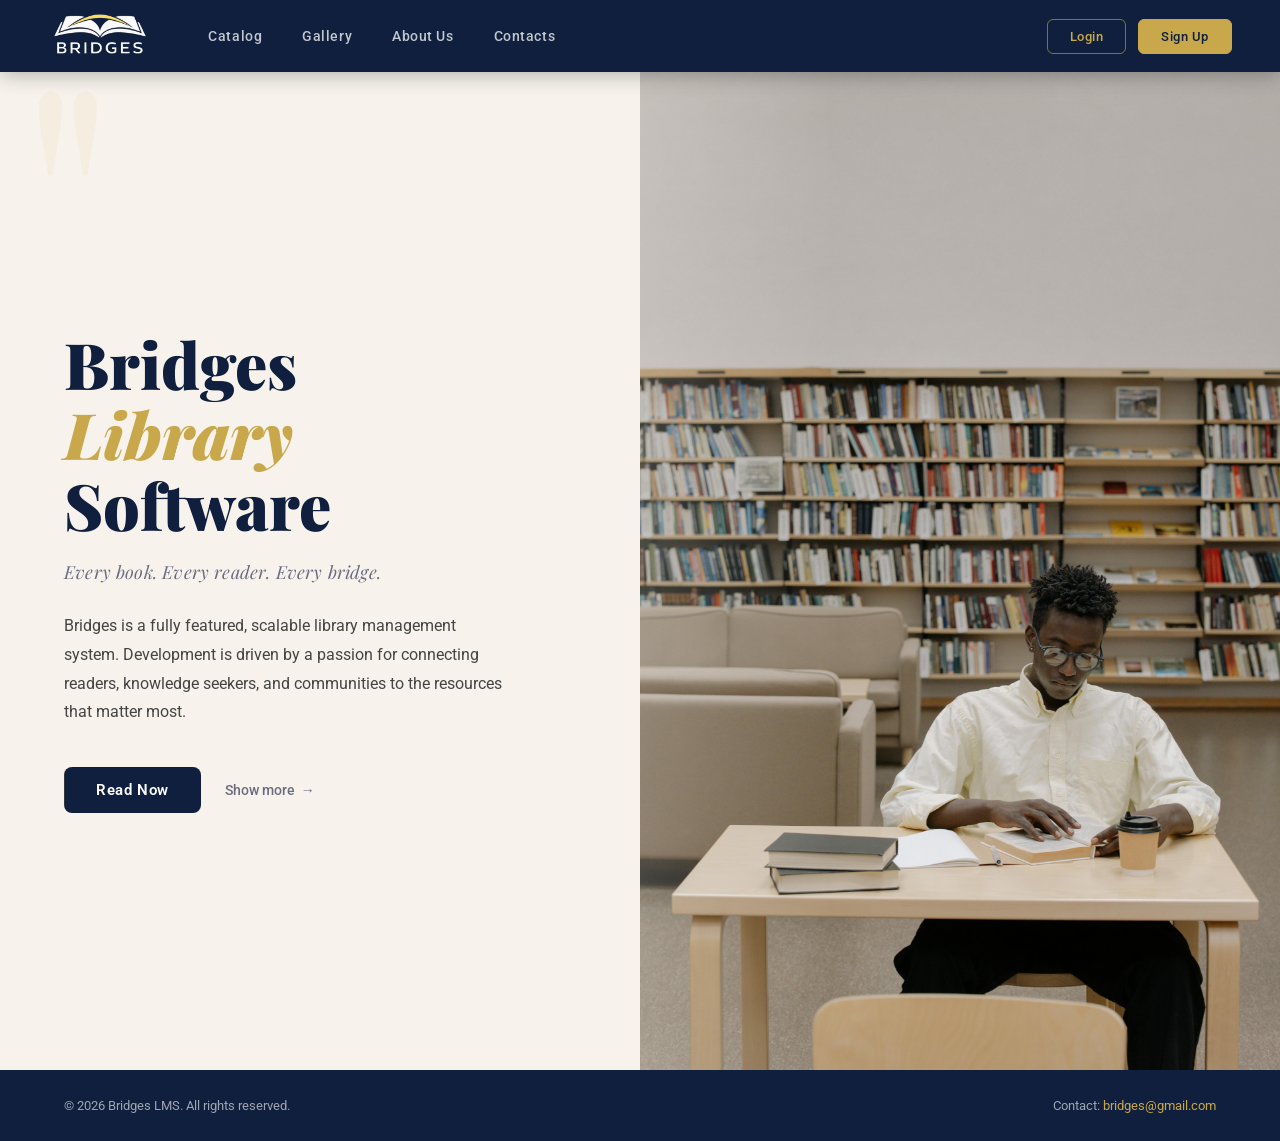
==== index.html @ 8d9b42c9 "Removed root folder" ====
<!doctype html>
<html lang="en">
  <head>
    <meta charset="UTF-8" />
    <meta name="viewport" content="width=device-width, initial-scale=1.0" />
    <link rel="preconnect" href="https://fonts.googleapis.com">
    <link rel="preconnect" href="https://fonts.gstatic.com" crossorigin>
    <link href="https://fonts.googleapis.com/css2?family=Playfair+Display:wght@400;700;900&family=Roboto:wght@300;400;500&display=swap" rel="stylesheet">
    <title>Bridges Library</title>
    <style>
      *, *::before, *::after { box-sizing: border-box; margin: 0; padding: 0; }

      :root {
        --navy: #0f1f3d;
        --gold: #c9a84c;
        --cream: #f7f3ec;
        --text: #1a1a2e;
        --muted: #6b6b80;
      }

      body {
        font-family: 'Roboto', sans-serif;
        background-color: var(--cream);
        color: var(--text);
      }

      
      header {
        background-color: var(--navy);
        padding: 0 48px;
        position: sticky;
        top: 0;
        z-index: 100;
        box-shadow: 0 2px 20px rgba(0,0,0,0.3);
      }

      nav {
        display: flex;
        align-items: center;
        gap: 0;
        height: 72px;
      }

      .Bridgeslogo {
        height: 52px;
        width: auto;
        margin-right: 40px;
      }

      .nav-links {
        display: flex;
        list-style: none;
        gap: 4px;
        flex: 1;
      }

      .nav-links li {
        padding: 8px 18px;
        border-radius: 6px;
        cursor: pointer;
        font-size: 14px;
        font-weight: 500;
        color: rgba(255,255,255,0.75);
        letter-spacing: 0.04em;
        transition: background 0.25s ease, color 0.25s ease;
        position: relative;
      }

      .nav-links li::after {
        content: '';
        position: absolute;
        bottom: 4px;
        left: 18px;
        right: 18px;
        height: 2px;
        background: var(--gold);
        transform: scaleX(0);
        transition: transform 0.25s ease;
      }

      .nav-links li:hover {
        color: #fff;
        background: rgba(255,255,255,0.07);
      }

      .nav-links li:hover::after {
        transform: scaleX(1);
      }

      .nav-btns {
        display: flex;
        gap: 12px;
      }

      .nav-btns button {
        padding: 9px 22px;
        border-radius: 6px;
        font-family: 'Roboto', sans-serif;
        font-size: 13px;
        font-weight: 500;
        cursor: pointer;
        letter-spacing: 0.04em;
        transition: all 0.25s ease;
      }

      .btn-login {
        background: transparent;
        border: 1.5px solid rgba(201,168,76,0.6);
        color: var(--gold);
      }

      .btn-login:hover {
        background: rgba(201,168,76,0.1);
        border-color: var(--gold);
      }

      .btn-signup {
        background: var(--gold);
        border: 1.5px solid var(--gold);
        color: var(--navy);
        font-weight: 700;
      }

      .btn-signup:hover {
        background: #e0bb5a;
        border-color: #e0bb5a;
        transform: translateY(-1px);
        box-shadow: 0 4px 14px rgba(201,168,76,0.35);
      }

      
      .hero {
        display: grid;
        grid-template-columns: 1fr 1fr;
        min-height: calc(100vh - 72px);
        overflow: hidden;
      }

      .hero-content {
        display: flex;
        flex-direction: column;
        justify-content: center;
        padding: 80px 64px;
        background: var(--cream);
        position: relative;
      }

      .hero-content::before {
        content: '"';
        font-family: 'Playfair Display', serif;
        font-size: 320px;
        color: rgba(201,168,76,0.08);
        position: absolute;
        top: -40px;
        left: 20px;
        line-height: 1;
        pointer-events: none;
      }

      .hero-tag {
        display: inline-flex;
        align-items: center;
        gap: 8px;
        background: rgba(201,168,76,0.12);
        border: 1px solid rgba(201,168,76,0.3);
        color: #9a7520;
        font-size: 11px;
        font-weight: 600;
        letter-spacing: 0.12em;
        text-transform: uppercase;
        padding: 6px 14px;
        border-radius: 100px;
        margin-bottom: 28px;
        width: fit-content;
      }

      .hero-tag::before {
        content: '';
        width: 6px;
        height: 6px;
        border-radius: 50%;
        background: var(--gold);
      }

      h1 {
        font-family: 'Playfair Display', serif;
        font-size: clamp(42px, 5vw, 64px);
        font-weight: 900;
        line-height: 1.1;
        color: var(--navy);
        margin-bottom: 20px;
        position: relative;
      }

      h1 span {
        color: var(--gold);
        font-style: italic;
      }

      h2 {
        font-family: 'Playfair Display', serif;
        font-size: 18px;
        font-weight: 400;
        font-style: italic;
        color: var(--muted);
        margin-bottom: 28px;
        letter-spacing: 0.01em;
      }

      .hero-content p {
        font-size: 16px;
        line-height: 1.8;
        color: #444;
        max-width: 440px;
        margin-bottom: 40px;
      }

      .read-now-section {
        display: flex;
        align-items: center;
        gap: 24px;
      }

      .btn-primary {
        padding: 14px 32px;
        background: var(--navy);
        color: #fff;
        border: none;
        border-radius: 8px;
        font-family: 'Roboto', sans-serif;
        font-size: 15px;
        font-weight: 600;
        cursor: pointer;
        letter-spacing: 0.04em;
        transition: all 0.25s ease;
        position: relative;
        overflow: hidden;
      }

      .btn-primary::before {
        content: '';
        position: absolute;
        inset: 0;
        background: var(--gold);
        transform: translateX(-100%);
        transition: transform 0.3s ease;
      }

      .btn-primary:hover::before {
        transform: translateX(0);
      }

      .btn-primary span {
        position: relative;
        z-index: 1;
        transition: color 0.3s ease;
      }

      .btn-primary:hover span {
        color: var(--navy);
      }

      .show-more {
        font-size: 14px;
        color: var(--muted);
        cursor: pointer;
        display: flex;
        align-items: center;
        gap: 6px;
        transition: color 0.2s;
        text-decoration: none;
        font-weight: 500;
      }

      .show-more:hover {
        color: var(--navy);
      }

      .show-more::after {
        content: '→';
        transition: transform 0.2s;
      }

      .show-more:hover::after {
        transform: translateX(4px);
      }

      /* HERO IMAGE */
      .hero-image {
        position: relative;
        overflow: hidden;
      }

      .hero-image img {
        width: 100%;
        height: 100%;
        object-fit: cover;
        object-position: center top;
        display: block;
        transition: transform 8s ease;
      }

      .hero-image:hover img {
        transform: scale(1.03);
      }

      .hero-image::after {
        content: '';
        position: absolute;
        inset: 0;
        background: linear-gradient(
          to right,
          rgba(247,243,236,0.25) 0%,
          transparent 30%
        );
        pointer-events: none;
      }

      .hero-image-badge {
        position: absolute;
        bottom: 40px;
        left: 32px;
        background: rgba(15,31,61,0.9);
        backdrop-filter: blur(12px);
        border: 1px solid rgba(201,168,76,0.3);
        border-radius: 12px;
        padding: 16px 22px;
        color: #fff;
        z-index: 2;
      }

      .hero-image-badge .badge-num {
        font-family: 'Playfair Display', serif;
        font-size: 32px;
        font-weight: 700;
        color: var(--gold);
        line-height: 1;
      }

      .hero-image-badge .badge-label {
        font-size: 12px;
        color: rgba(255,255,255,0.65);
        letter-spacing: 0.06em;
        text-transform: uppercase;
        margin-top: 4px;
      }

      /* FOOTER */
      footer {
        background: var(--navy);
        color: rgba(255,255,255,0.6);
        padding: 28px 64px;
        display: flex;
        justify-content: space-between;
        align-items: center;
        font-size: 13px;
      }

      footer a {
        color: var(--gold);
        text-decoration: none;
        transition: opacity 0.2s;
      }

      footer a:hover {
        opacity: 0.8;
      }

      
      @keyframes fadeUp {
        from { opacity: 0; transform: translateY(24px); }
        to   { opacity: 1; transform: translateY(0); }
      }

      .hero-tag    { animation: fadeUp 0.6s ease both; animation-delay: 0.1s; }
      h1           { animation: fadeUp 0.6s ease both; animation-delay: 0.25s; }
      h2           { animation: fadeUp 0.6s ease both; animation-delay: 0.35s; }
      .hero-content p { animation: fadeUp 0.6s ease both; animation-delay: 0.45s; }
      .read-now-section { animation: fadeUp 0.6s ease both; animation-delay: 0.55s; }
    </style>
  </head>
  <body>

    <header>
      <nav>
        <img class="Bridgeslogo" src="./BRIDGESLOGO.png" alt="Bridges LMS Logo" />
        <ul class="nav-links">
          <li>Catalog</li>
          <li>Gallery</li>
          <li>About Us</li>
          <li>Contacts</li>
        </ul>
        <div class="nav-btns">
          <button class="btn-login">Login</button>
          <button class="btn-signup">Sign Up</button>
        </div>
      </nav>
    </header>

    <main>
      <section class="hero">

        <div class="hero-content">
    
          <h1>Bridges<br/><span>Library</span><br/>Software</h1>
          <h2>Every book. Every reader. Every bridge.</h2>
          <p>
            Bridges is a fully featured, scalable library management system.
            Development is driven by a passion for connecting readers, knowledge
            seekers, and communities to the resources that matter most.
          </p>
          <div class="read-now-section">
            <button class="btn-primary"><span>Read Now</span></button>
            <a class="show-more">Show more</a>
          </div>
        </div>

        <div class="hero-image">
            <img src="./BridgesLibraryPhoto1.jpg">
            <div class="badge-num">10K+</div>
            <div class="badge-label">Books Available</div>
          </div>
        </div>

      </section>
    </main>

    <footer>
      <p>&copy; 2026 Bridges LMS. All rights reserved.</p>
      <p>Contact: <a href="mailto:bridges@gmail.com">bridges@gmail.com</a></p>
    </footer>

  </body>
</html>
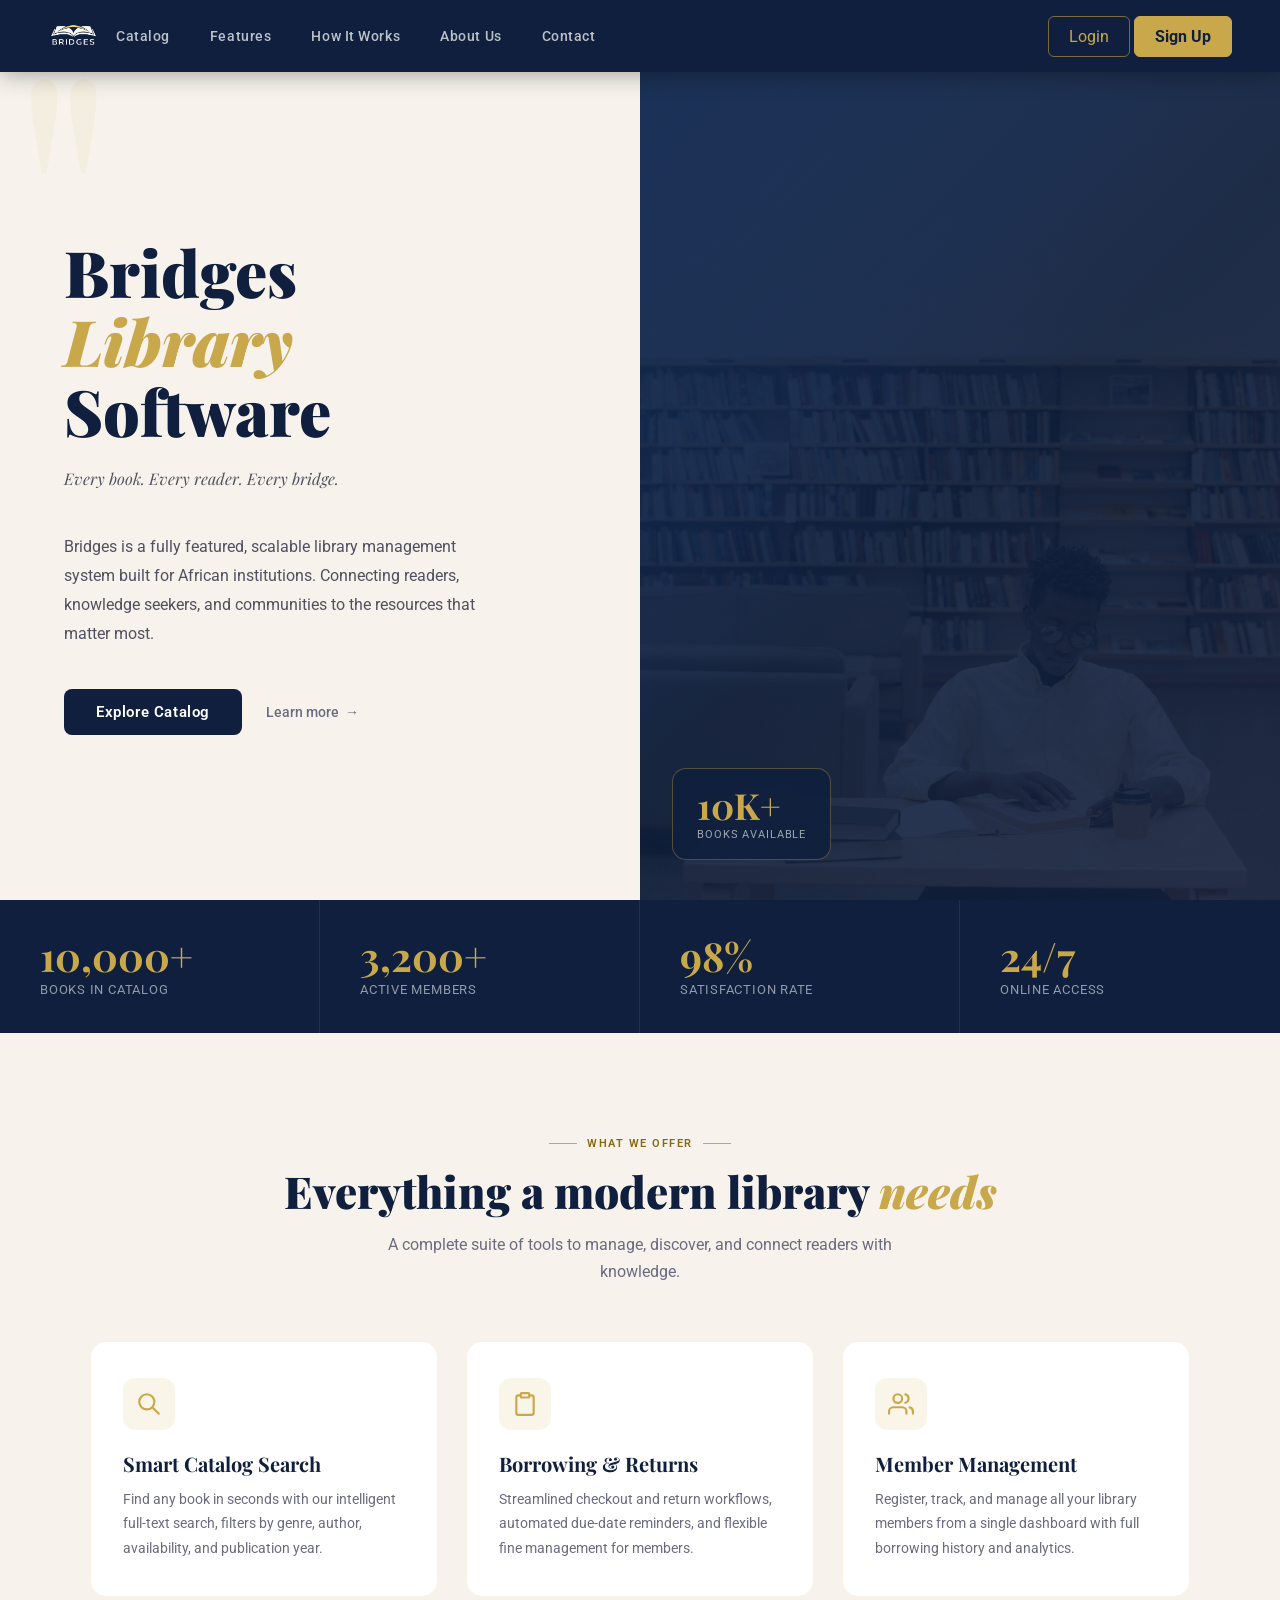
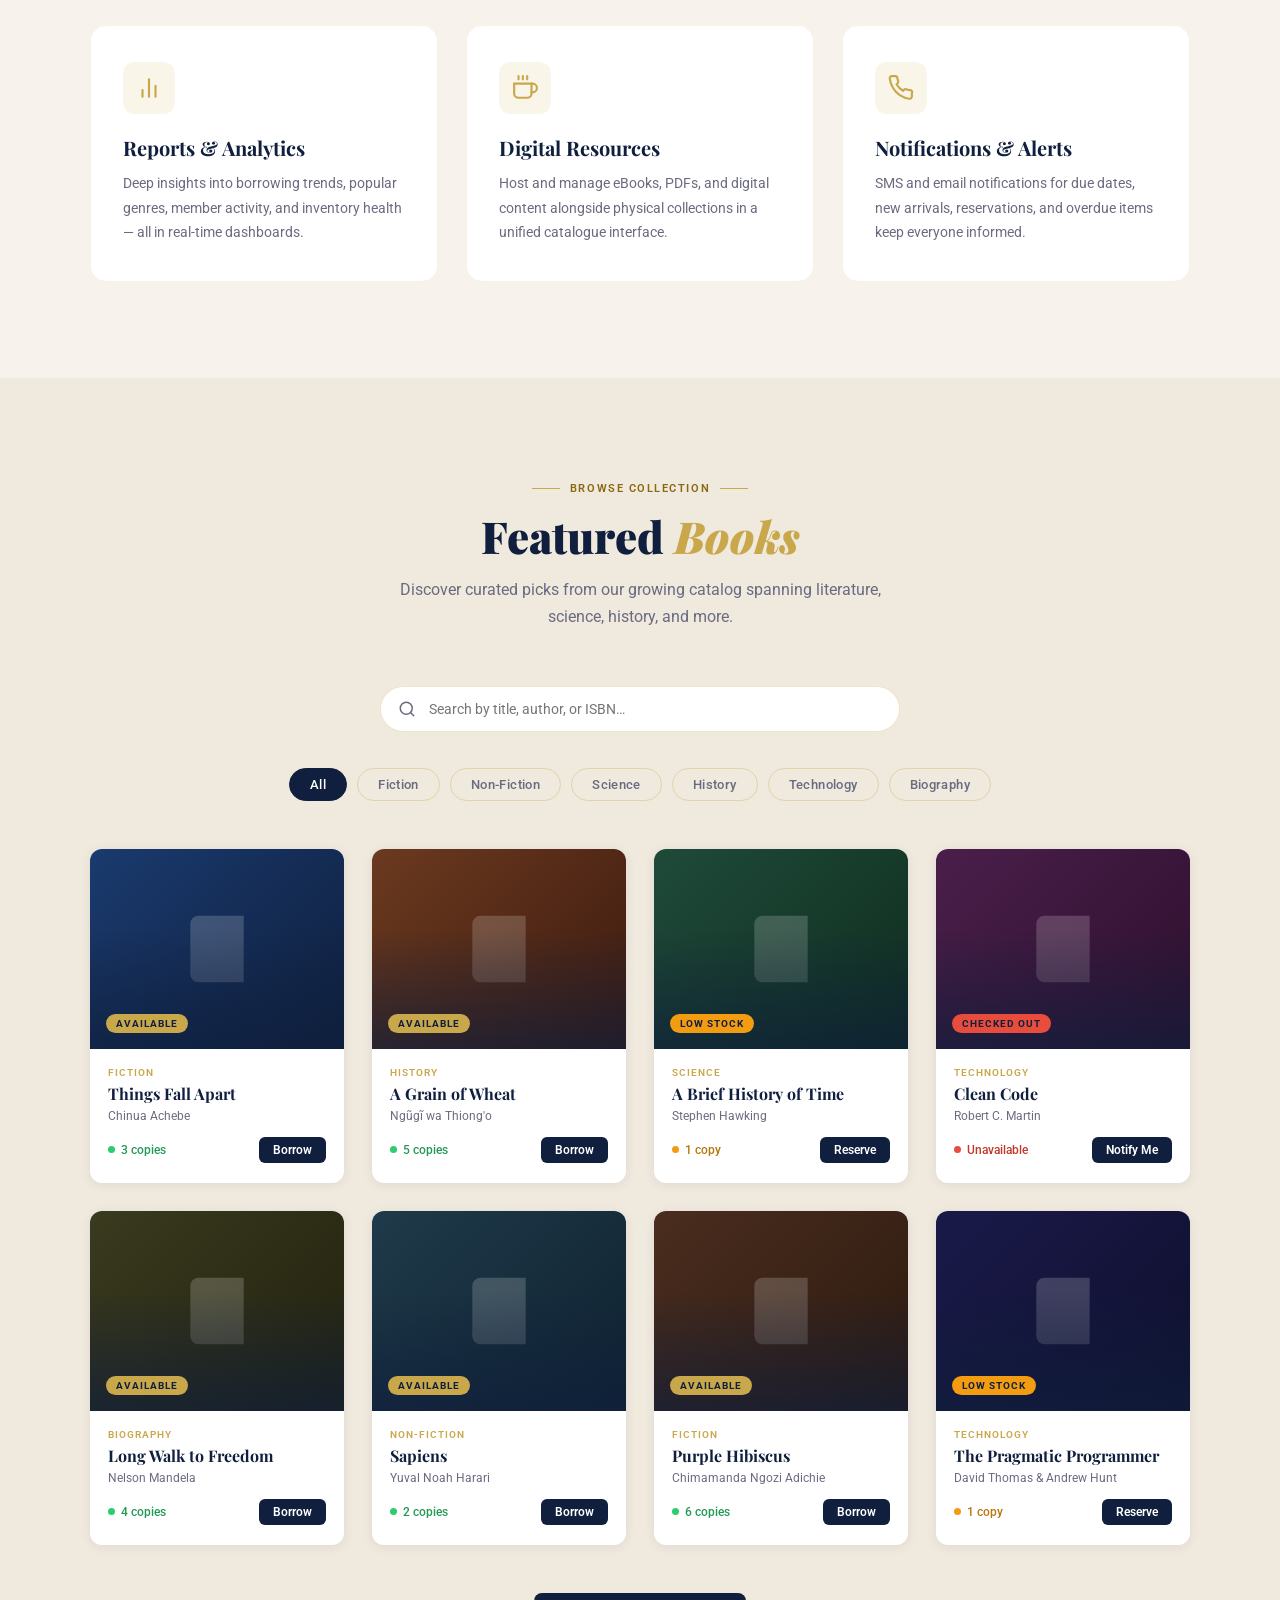
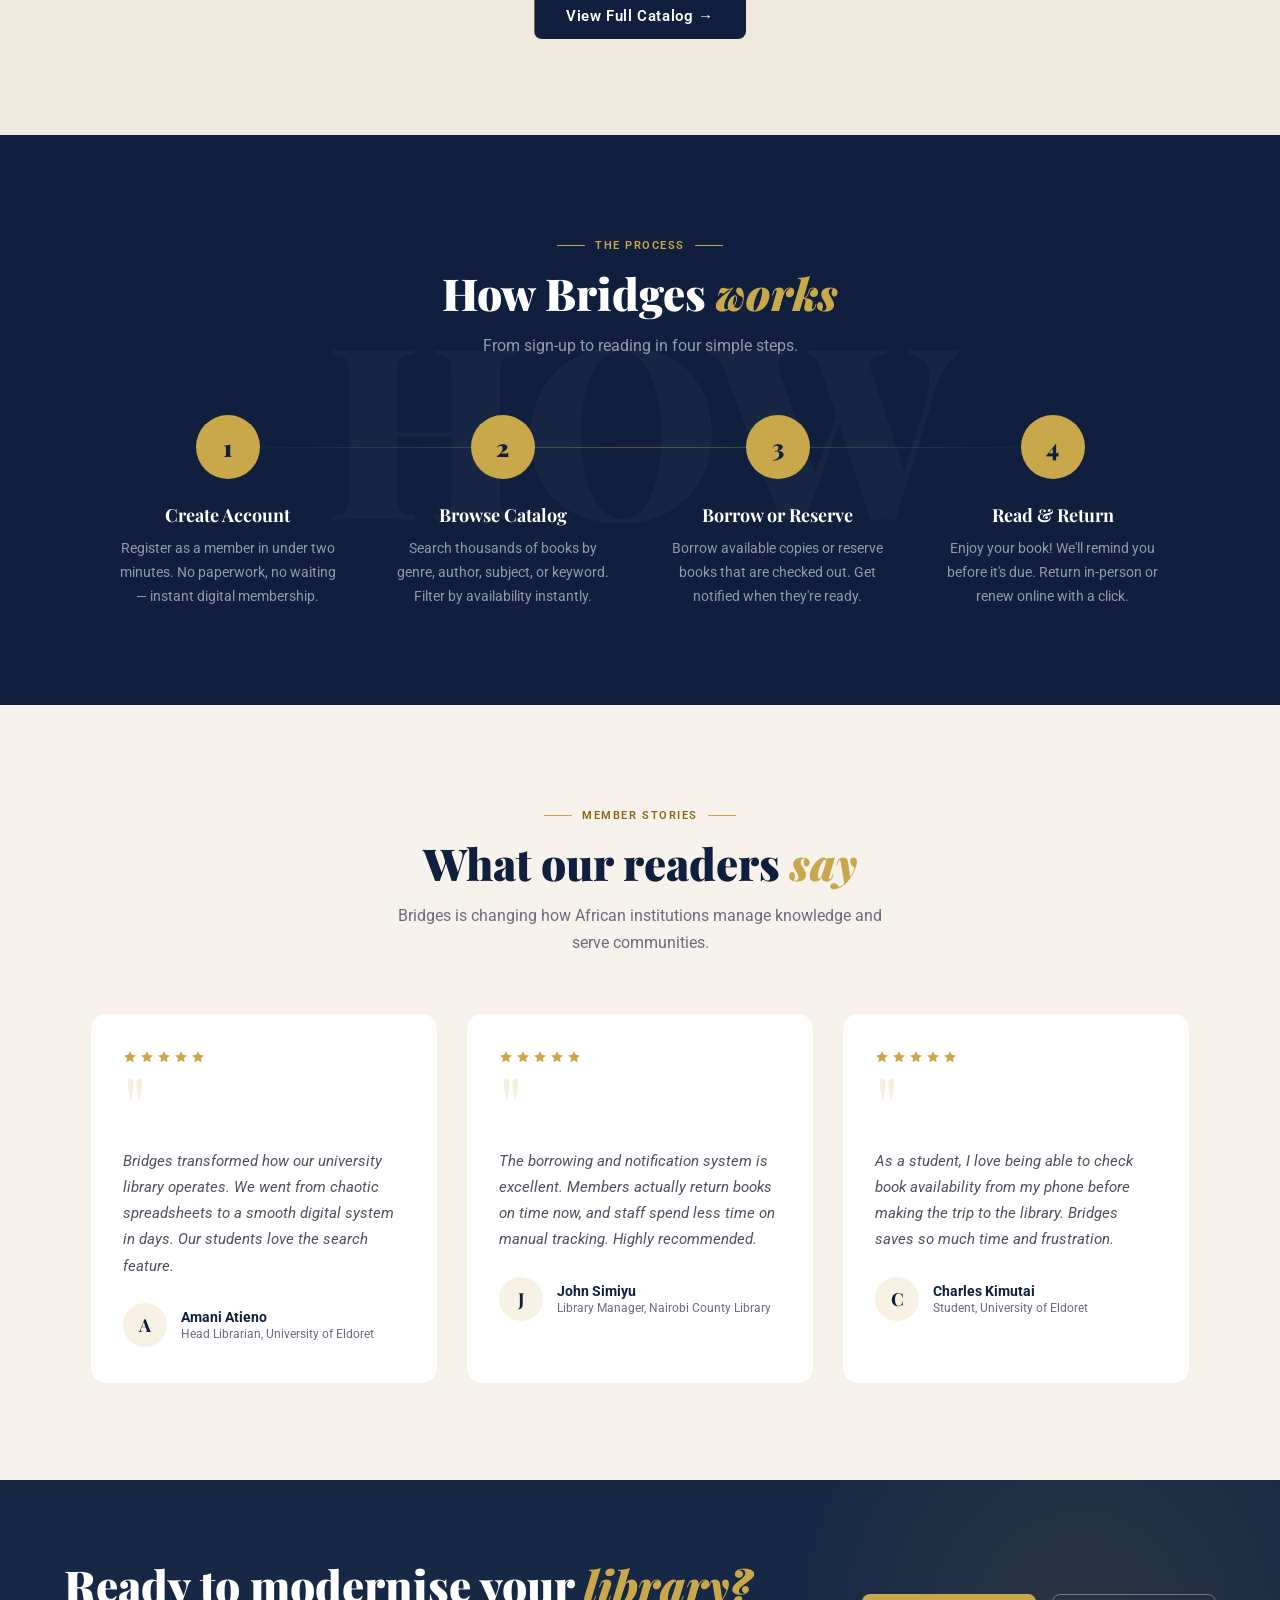
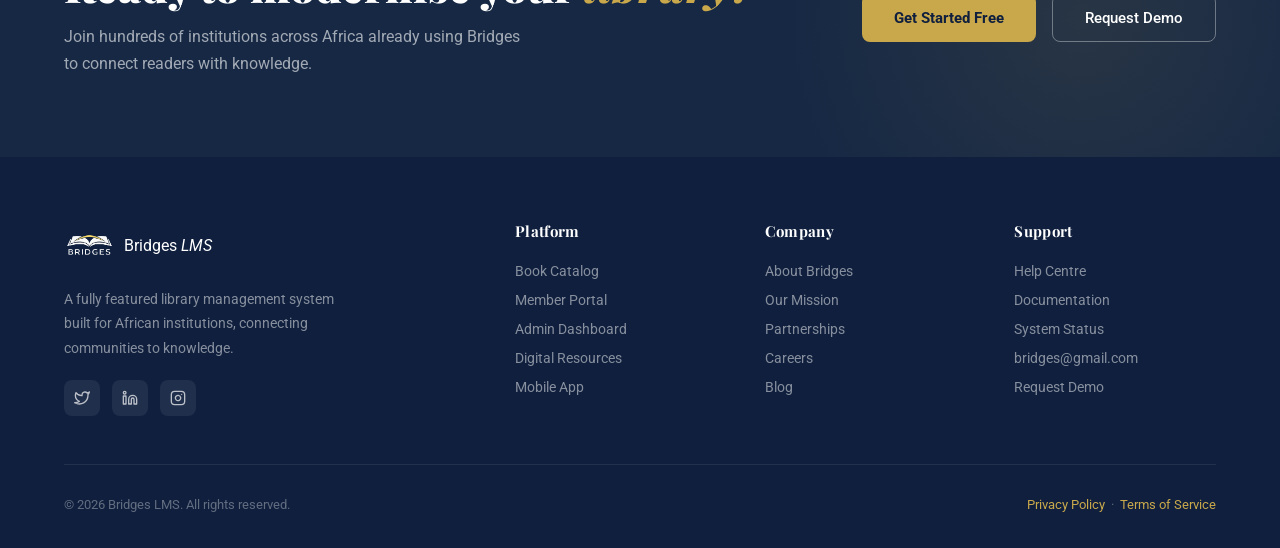
==== commit e364525f: "Added login.html and signup.html" ====
--- a/index.html
+++ b/index.html
@@ -1,434 +1,620 @@
 <!doctype html>
 <html lang="en">
-  <head>
-    <meta charset="UTF-8" />
-    <meta name="viewport" content="width=device-width, initial-scale=1.0" />
-    <link rel="preconnect" href="https://fonts.googleapis.com">
-    <link rel="preconnect" href="https://fonts.gstatic.com" crossorigin>
-    <link href="https://fonts.googleapis.com/css2?family=Playfair+Display:wght@400;700;900&family=Roboto:wght@300;400;500&display=swap" rel="stylesheet">
-    <title>Bridges Library</title>
-    <style>
-      *, *::before, *::after { box-sizing: border-box; margin: 0; padding: 0; }
-
-      :root {
-        --navy: #0f1f3d;
-        --gold: #c9a84c;
-        --cream: #f7f3ec;
-        --text: #1a1a2e;
-        --muted: #6b6b80;
-      }
-
-      body {
-        font-family: 'Roboto', sans-serif;
-        background-color: var(--cream);
-        color: var(--text);
-      }
-
-      
-      header {
-        background-color: var(--navy);
-        padding: 0 48px;
-        position: sticky;
-        top: 0;
-        z-index: 100;
-        box-shadow: 0 2px 20px rgba(0,0,0,0.3);
-      }
-
-      nav {
-        display: flex;
-        align-items: center;
-        gap: 0;
-        height: 72px;
-      }
-
-      .Bridgeslogo {
-        height: 52px;
-        width: auto;
-        margin-right: 40px;
-      }
-
-      .nav-links {
-        display: flex;
-        list-style: none;
-        gap: 4px;
-        flex: 1;
-      }
-
-      .nav-links li {
-        padding: 8px 18px;
-        border-radius: 6px;
-        cursor: pointer;
-        font-size: 14px;
-        font-weight: 500;
-        color: rgba(255,255,255,0.75);
-        letter-spacing: 0.04em;
-        transition: background 0.25s ease, color 0.25s ease;
-        position: relative;
-      }
-
-      .nav-links li::after {
-        content: '';
-        position: absolute;
-        bottom: 4px;
-        left: 18px;
-        right: 18px;
-        height: 2px;
-        background: var(--gold);
-        transform: scaleX(0);
-        transition: transform 0.25s ease;
-      }
-
-      .nav-links li:hover {
-        color: #fff;
-        background: rgba(255,255,255,0.07);
-      }
-
-      .nav-links li:hover::after {
-        transform: scaleX(1);
-      }
-
-      .nav-btns {
-        display: flex;
-        gap: 12px;
-      }
-
-      .nav-btns button {
-        padding: 9px 22px;
-        border-radius: 6px;
-        font-family: 'Roboto', sans-serif;
-        font-size: 13px;
-        font-weight: 500;
-        cursor: pointer;
-        letter-spacing: 0.04em;
-        transition: all 0.25s ease;
-      }
-
-      .btn-login {
-        background: transparent;
-        border: 1.5px solid rgba(201,168,76,0.6);
-        color: var(--gold);
-      }
-
-      .btn-login:hover {
-        background: rgba(201,168,76,0.1);
-        border-color: var(--gold);
-      }
-
-      .btn-signup {
-        background: var(--gold);
-        border: 1.5px solid var(--gold);
-        color: var(--navy);
-        font-weight: 700;
-      }
-
-      .btn-signup:hover {
-        background: #e0bb5a;
-        border-color: #e0bb5a;
-        transform: translateY(-1px);
-        box-shadow: 0 4px 14px rgba(201,168,76,0.35);
-      }
-
-      
-      .hero {
-        display: grid;
-        grid-template-columns: 1fr 1fr;
-        min-height: calc(100vh - 72px);
-        overflow: hidden;
-      }
-
-      .hero-content {
-        display: flex;
-        flex-direction: column;
-        justify-content: center;
-        padding: 80px 64px;
-        background: var(--cream);
-        position: relative;
-      }
-
-      .hero-content::before {
-        content: '"';
-        font-family: 'Playfair Display', serif;
-        font-size: 320px;
-        color: rgba(201,168,76,0.08);
-        position: absolute;
-        top: -40px;
-        left: 20px;
-        line-height: 1;
-        pointer-events: none;
-      }
-
-      .hero-tag {
-        display: inline-flex;
-        align-items: center;
-        gap: 8px;
-        background: rgba(201,168,76,0.12);
-        border: 1px solid rgba(201,168,76,0.3);
-        color: #9a7520;
-        font-size: 11px;
-        font-weight: 600;
-        letter-spacing: 0.12em;
-        text-transform: uppercase;
-        padding: 6px 14px;
-        border-radius: 100px;
-        margin-bottom: 28px;
-        width: fit-content;
-      }
-
-      .hero-tag::before {
-        content: '';
-        width: 6px;
-        height: 6px;
-        border-radius: 50%;
-        background: var(--gold);
-      }
-
-      h1 {
-        font-family: 'Playfair Display', serif;
-        font-size: clamp(42px, 5vw, 64px);
-        font-weight: 900;
-        line-height: 1.1;
-        color: var(--navy);
-        margin-bottom: 20px;
-        position: relative;
-      }
-
-      h1 span {
-        color: var(--gold);
-        font-style: italic;
-      }
-
-      h2 {
-        font-family: 'Playfair Display', serif;
-        font-size: 18px;
-        font-weight: 400;
-        font-style: italic;
-        color: var(--muted);
-        margin-bottom: 28px;
-        letter-spacing: 0.01em;
-      }
-
-      .hero-content p {
-        font-size: 16px;
-        line-height: 1.8;
-        color: #444;
-        max-width: 440px;
-        margin-bottom: 40px;
-      }
-
-      .read-now-section {
-        display: flex;
-        align-items: center;
-        gap: 24px;
-      }
-
-      .btn-primary {
-        padding: 14px 32px;
-        background: var(--navy);
-        color: #fff;
-        border: none;
-        border-radius: 8px;
-        font-family: 'Roboto', sans-serif;
-        font-size: 15px;
-        font-weight: 600;
-        cursor: pointer;
-        letter-spacing: 0.04em;
-        transition: all 0.25s ease;
-        position: relative;
-        overflow: hidden;
-      }
-
-      .btn-primary::before {
-        content: '';
-        position: absolute;
-        inset: 0;
-        background: var(--gold);
-        transform: translateX(-100%);
-        transition: transform 0.3s ease;
-      }
-
-      .btn-primary:hover::before {
-        transform: translateX(0);
-      }
-
-      .btn-primary span {
-        position: relative;
-        z-index: 1;
-        transition: color 0.3s ease;
-      }
-
-      .btn-primary:hover span {
-        color: var(--navy);
-      }
-
-      .show-more {
-        font-size: 14px;
-        color: var(--muted);
-        cursor: pointer;
-        display: flex;
-        align-items: center;
-        gap: 6px;
-        transition: color 0.2s;
-        text-decoration: none;
-        font-weight: 500;
-      }
-
-      .show-more:hover {
-        color: var(--navy);
-      }
-
-      .show-more::after {
-        content: '→';
-        transition: transform 0.2s;
-      }
-
-      .show-more:hover::after {
-        transform: translateX(4px);
-      }
-
-      /* HERO IMAGE */
-      .hero-image {
-        position: relative;
-        overflow: hidden;
-      }
-
-      .hero-image img {
-        width: 100%;
-        height: 100%;
-        object-fit: cover;
-        object-position: center top;
-        display: block;
-        transition: transform 8s ease;
-      }
-
-      .hero-image:hover img {
-        transform: scale(1.03);
-      }
-
-      .hero-image::after {
-        content: '';
-        position: absolute;
-        inset: 0;
-        background: linear-gradient(
-          to right,
-          rgba(247,243,236,0.25) 0%,
-          transparent 30%
-        );
-        pointer-events: none;
-      }
-
-      .hero-image-badge {
-        position: absolute;
-        bottom: 40px;
-        left: 32px;
-        background: rgba(15,31,61,0.9);
-        backdrop-filter: blur(12px);
-        border: 1px solid rgba(201,168,76,0.3);
-        border-radius: 12px;
-        padding: 16px 22px;
-        color: #fff;
-        z-index: 2;
-      }
-
-      .hero-image-badge .badge-num {
-        font-family: 'Playfair Display', serif;
-        font-size: 32px;
-        font-weight: 700;
-        color: var(--gold);
-        line-height: 1;
-      }
-
-      .hero-image-badge .badge-label {
-        font-size: 12px;
-        color: rgba(255,255,255,0.65);
-        letter-spacing: 0.06em;
-        text-transform: uppercase;
-        margin-top: 4px;
-      }
-
-      /* FOOTER */
-      footer {
-        background: var(--navy);
-        color: rgba(255,255,255,0.6);
-        padding: 28px 64px;
-        display: flex;
-        justify-content: space-between;
-        align-items: center;
-        font-size: 13px;
-      }
-
-      footer a {
-        color: var(--gold);
-        text-decoration: none;
-        transition: opacity 0.2s;
-      }
-
-      footer a:hover {
-        opacity: 0.8;
-      }
-
-      
-      @keyframes fadeUp {
-        from { opacity: 0; transform: translateY(24px); }
-        to   { opacity: 1; transform: translateY(0); }
-      }
-
-      .hero-tag    { animation: fadeUp 0.6s ease both; animation-delay: 0.1s; }
-      h1           { animation: fadeUp 0.6s ease both; animation-delay: 0.25s; }
-      h2           { animation: fadeUp 0.6s ease both; animation-delay: 0.35s; }
-      .hero-content p { animation: fadeUp 0.6s ease both; animation-delay: 0.45s; }
-      .read-now-section { animation: fadeUp 0.6s ease both; animation-delay: 0.55s; }
-    </style>
-  </head>
-  <body>
-
-    <header>
-      <nav>
-        <img class="Bridgeslogo" src="./BRIDGESLOGO.png" alt="Bridges LMS Logo" />
-        <ul class="nav-links">
-          <li>Catalog</li>
-          <li>Gallery</li>
-          <li>About Us</li>
-          <li>Contacts</li>
+
+<head>
+  <meta charset="UTF-8" />
+  <meta name="viewport" content="width=device-width, initial-scale=1.0" />
+  <link rel="preconnect" href="https://fonts.googleapis.com">
+  <link rel="preconnect" href="https://fonts.gstatic.com" crossorigin>
+  <link
+    href="https://fonts.googleapis.com/css2?family=Playfair+Display:ital,wght@0,400;0,700;0,900;1,400;1,700&family=Roboto:wght@300;400;500;700&display=swap"
+    rel="stylesheet">
+  <title>Bridges Library Management System</title>
+  <link rel="stylesheet" href="styles.css" />
+</head>
+
+<body>
+  <header>
+    <nav>
+      <a href="#" class="logo">
+        <div class="logo-icon">
+          <img src="assets/BRIDGESLOGO.png" alt="Bridges LMS Logo">
+        </div>
+      </a>
+      <ul class="nav-links">
+        <li><a href="#catalog" class="active">Catalog</a></li>
+        <li><a href="#features">Features</a></li>
+        <li><a href="#how-it-works">How It Works</a></li>
+        <li><a href="#about">About Us</a></li>
+        <li><a href="#contact">Contact</a></li>
+      </ul>
+      <div class="nav-btns">
+        <a href="login.html" class="btn-login">Login</a>
+        <a href="signup.html" class="btn-signup">Sign Up</a>
+      </div>
+    </nav>
+  </header>
+
+  <section class="hero">
+    <div class="hero-content">
+      <h1>Bridges<br /><em>Library</em><br />Software</h1>
+      <p class="hero-subtitle">Every book. Every reader. Every bridge.</p>
+      <p>
+        Bridges is a fully featured, scalable library management system built for
+        African institutions. Connecting readers, knowledge seekers, and communities
+        to the resources that matter most.
+      </p>
+      <div class="hero-cta">
+        <button class="btn-primary"><span>Explore Catalog</span></button>
+        <a href="#features" class="btn-ghost">Learn more</a>
+      </div>
+    </div>
+
+    <div class="hero-visual">
+      <!-- Gradient placeholder – swap src for your photo -->
+      <div style="position:absolute;inset:0;background:linear-gradient(135deg,#1a3a6e 0%,#0f1f3d 50%,#162240 100%)">
+      </div>
+      <!-- Decorative books icon -->
+      <div style="position:absolute;inset:0;display:flex;align-items:center;justify-content:center;opacity:0.12">
+        <img src="./assets/BridgesLibraryPhoto1.jpg" alt="Bridges Library Photo" />
+      </div>
+      <div class="hero-badge">
+        <div class="num">10K+</div>
+        <div class="lbl">Books Available</div>
+      </div>
+    </div>
+  </section>
+
+
+  <div class="stats-band">
+    <div class="stat-item">
+      <div class="stat-num">10,000+</div>
+      <div class="stat-label">Books in Catalog</div>
+    </div>
+    <div class="stat-item">
+      <div class="stat-num">3,200+</div>
+      <div class="stat-label">Active Members</div>
+    </div>
+    <div class="stat-item">
+      <div class="stat-num">98%</div>
+      <div class="stat-label">Satisfaction Rate</div>
+    </div>
+    <div class="stat-item">
+      <div class="stat-num">24/7</div>
+      <div class="stat-label">Online Access</div>
+    </div>
+  </div>
+
+
+  <section class="features" id="features">
+    <div class="section-head fade-in">
+      <div class="section-eyebrow">What We Offer</div>
+      <h2>Everything a modern library <em>needs</em></h2>
+      <p>A complete suite of tools to manage, discover, and connect readers with knowledge.</p>
+    </div>
+    <div class="features-grid">
+      <div class="feature-card fade-in">
+        <div class="feature-icon">
+          <svg viewBox="0 0 24 24" fill="none" xmlns="http://www.w3.org/2000/svg">
+            <path d="M21 21l-6-6m2-5a7 7 0 1 1-14 0 7 7 0 0 1 14 0z" stroke-width="2" stroke-linecap="round" />
+          </svg>
+        </div>
+        <h3>Smart Catalog Search</h3>
+        <p>Find any book in seconds with our intelligent full-text search, filters by genre, author, availability, and
+          publication year.</p>
+      </div>
+      <div class="feature-card fade-in">
+        <div class="feature-icon">
+          <svg viewBox="0 0 24 24" fill="none" xmlns="http://www.w3.org/2000/svg">
+            <path d="M16 4h2a2 2 0 0 1 2 2v14a2 2 0 0 1-2 2H6a2 2 0 0 1-2-2V6a2 2 0 0 1 2-2h2" stroke-width="2"
+              stroke-linecap="round" />
+            <rect x="8" y="2" width="8" height="4" rx="1" ry="1" stroke-width="2" />
+          </svg>
+        </div>
+        <h3>Borrowing & Returns</h3>
+        <p>Streamlined checkout and return workflows, automated due-date reminders, and flexible fine management for
+          members.</p>
+      </div>
+      <div class="feature-card fade-in">
+        <div class="feature-icon">
+          <svg viewBox="0 0 24 24" fill="none" xmlns="http://www.w3.org/2000/svg">
+            <path d="M17 21v-2a4 4 0 0 0-4-4H5a4 4 0 0 0-4 4v2" stroke-width="2" stroke-linecap="round" />
+            <circle cx="9" cy="7" r="4" stroke-width="2" />
+            <path d="M23 21v-2a4 4 0 0 0-3-3.87" stroke-width="2" stroke-linecap="round" />
+            <path d="M16 3.13a4 4 0 0 1 0 7.75" stroke-width="2" stroke-linecap="round" />
+          </svg>
+        </div>
+        <h3>Member Management</h3>
+        <p>Register, track, and manage all your library members from a single dashboard with full borrowing history and
+          analytics.</p>
+      </div>
+      <div class="feature-card fade-in">
+        <div class="feature-icon">
+          <svg viewBox="0 0 24 24" fill="none" xmlns="http://www.w3.org/2000/svg">
+            <line x1="18" y1="20" x2="18" y2="10" stroke-width="2" stroke-linecap="round" />
+            <line x1="12" y1="20" x2="12" y2="4" stroke-width="2" stroke-linecap="round" />
+            <line x1="6" y1="20" x2="6" y2="14" stroke-width="2" stroke-linecap="round" />
+          </svg>
+        </div>
+        <h3>Reports & Analytics</h3>
+        <p>Deep insights into borrowing trends, popular genres, member activity, and inventory health — all in real-time
+          dashboards.</p>
+      </div>
+      <div class="feature-card fade-in">
+        <div class="feature-icon">
+          <svg viewBox="0 0 24 24" fill="none" xmlns="http://www.w3.org/2000/svg">
+            <path d="M18 8h1a4 4 0 0 1 0 8h-1" stroke-width="2" stroke-linecap="round" />
+            <path d="M2 8h16v9a4 4 0 0 1-4 4H6a4 4 0 0 1-4-4V8z" stroke-width="2" />
+            <line x1="6" y1="1" x2="6" y2="4" stroke-width="2" stroke-linecap="round" />
+            <line x1="10" y1="1" x2="10" y2="4" stroke-width="2" stroke-linecap="round" />
+            <line x1="14" y1="1" x2="14" y2="4" stroke-width="2" stroke-linecap="round" />
+          </svg>
+        </div>
+        <h3>Digital Resources</h3>
+        <p>Host and manage eBooks, PDFs, and digital content alongside physical collections in a unified catalogue
+          interface.</p>
+      </div>
+      <div class="feature-card fade-in">
+        <div class="feature-icon">
+          <svg viewBox="0 0 24 24" fill="none" xmlns="http://www.w3.org/2000/svg">
+            <path
+              d="M22 16.92v3a2 2 0 0 1-2.18 2 19.79 19.79 0 0 1-8.63-3.07A19.5 19.5 0 0 1 4.69 12 19.79 19.79 0 0 1 1.62 3.45 2 2 0 0 1 3.6 1h3a2 2 0 0 1 2 1.72c.127.96.361 1.903.7 2.81a2 2 0 0 1-.45 2.11L7.91 8.6a16 16 0 0 0 6 6l.92-.92a2 2 0 0 1 2.11-.45c.907.339 1.85.573 2.81.7A2 2 0 0 1 22 16.92z"
+              stroke-width="2" />
+          </svg>
+        </div>
+        <h3>Notifications & Alerts</h3>
+        <p>SMS and email notifications for due dates, new arrivals, reservations, and overdue items keep everyone
+          informed.</p>
+      </div>
+    </div>
+  </section>
+
+  <section class="catalog" id="catalog">
+    <div class="section-head fade-in">
+      <div class="section-eyebrow">Browse Collection</div>
+      <h2>Featured <em>Books</em></h2>
+      <p>Discover curated picks from our growing catalog spanning literature, science, history, and more.</p>
+    </div>
+
+    <div class="search-wrap fade-in">
+      <svg viewBox="0 0 24 24" fill="none" xmlns="http://www.w3.org/2000/svg">
+        <circle cx="11" cy="11" r="8" stroke-width="2" />
+        <line x1="21" y1="21" x2="16.65" y2="16.65" stroke-width="2" stroke-linecap="round" />
+      </svg>
+      <input type="text" placeholder="Search by title, author, or ISBN…" />
+    </div>
+
+    <div class="catalog-filters fade-in">
+      <button class="filter-btn active" onclick="setFilter(this)">All</button>
+      <button class="filter-btn" onclick="setFilter(this)">Fiction</button>
+      <button class="filter-btn" onclick="setFilter(this)">Non-Fiction</button>
+      <button class="filter-btn" onclick="setFilter(this)">Science</button>
+      <button class="filter-btn" onclick="setFilter(this)">History</button>
+      <button class="filter-btn" onclick="setFilter(this)">Technology</button>
+      <button class="filter-btn" onclick="setFilter(this)">Biography</button>
+    </div>
+
+    <div class="books-grid">
+
+      <div class="book-card fade-in">
+        <div class="book-cover" style="background:linear-gradient(135deg,#1a3a6e,#0f1f3d)">
+          <div class="book-cover-bg">
+            <svg viewBox="0 0 24 24" fill="white">
+              <path d="M4 19.5A2.5 2.5 0 0 1 6.5 17H20" />
+              <path d="M6.5 2H20v20H6.5A2.5 2.5 0 0 1 4 19.5v-15A2.5 2.5 0 0 1 6.5 2z" />
+            </svg>
+          </div>
+          <span class="book-badge">Available</span>
+        </div>
+        <div class="book-body">
+          <div class="book-genre">Fiction</div>
+          <div class="book-title">Things Fall Apart</div>
+          <div class="book-author">Chinua Achebe</div>
+          <div class="book-footer">
+            <div class="book-avail">
+              <div class="dot green"></div>
+              <span class="avail-text green">3 copies</span>
+            </div>
+            <button class="book-borrow">Borrow</button>
+          </div>
+        </div>
+      </div>
+
+      <div class="book-card fade-in">
+        <div class="book-cover" style="background:linear-gradient(135deg,#6b3a1f,#3d1a0f)">
+          <div class="book-cover-bg">
+            <svg viewBox="0 0 24 24" fill="white">
+              <path d="M4 19.5A2.5 2.5 0 0 1 6.5 17H20" />
+              <path d="M6.5 2H20v20H6.5A2.5 2.5 0 0 1 4 19.5v-15A2.5 2.5 0 0 1 6.5 2z" />
+            </svg>
+          </div>
+          <span class="book-badge">Available</span>
+        </div>
+        <div class="book-body">
+          <div class="book-genre">History</div>
+          <div class="book-title">A Grain of Wheat</div>
+          <div class="book-author">Ngũgĩ wa Thiong'o</div>
+          <div class="book-footer">
+            <div class="book-avail">
+              <div class="dot green"></div>
+              <span class="avail-text green">5 copies</span>
+            </div>
+            <button class="book-borrow">Borrow</button>
+          </div>
+        </div>
+      </div>
+
+      <div class="book-card fade-in">
+        <div class="book-cover" style="background:linear-gradient(135deg,#1f4a3a,#0f2d1e)">
+          <div class="book-cover-bg">
+            <svg viewBox="0 0 24 24" fill="white">
+              <path d="M4 19.5A2.5 2.5 0 0 1 6.5 17H20" />
+              <path d="M6.5 2H20v20H6.5A2.5 2.5 0 0 1 4 19.5v-15A2.5 2.5 0 0 1 6.5 2z" />
+            </svg>
+          </div>
+          <span class="book-badge" style="background:#f39c12">Low Stock</span>
+        </div>
+        <div class="book-body">
+          <div class="book-genre">Science</div>
+          <div class="book-title">A Brief History of Time</div>
+          <div class="book-author">Stephen Hawking</div>
+          <div class="book-footer">
+            <div class="book-avail">
+              <div class="dot orange"></div>
+              <span class="avail-text orange">1 copy</span>
+            </div>
+            <button class="book-borrow">Reserve</button>
+          </div>
+        </div>
+      </div>
+
+      <div class="book-card fade-in">
+        <div class="book-cover" style="background:linear-gradient(135deg,#4a1f4a,#2d0f2d)">
+          <div class="book-cover-bg">
+            <svg viewBox="0 0 24 24" fill="white">
+              <path d="M4 19.5A2.5 2.5 0 0 1 6.5 17H20" />
+              <path d="M6.5 2H20v20H6.5A2.5 2.5 0 0 1 4 19.5v-15A2.5 2.5 0 0 1 6.5 2z" />
+            </svg>
+          </div>
+          <span class="book-badge" style="background:#e74c3c">Checked Out</span>
+        </div>
+        <div class="book-body">
+          <div class="book-genre">Technology</div>
+          <div class="book-title">Clean Code</div>
+          <div class="book-author">Robert C. Martin</div>
+          <div class="book-footer">
+            <div class="book-avail">
+              <div class="dot red"></div>
+              <span class="avail-text red">Unavailable</span>
+            </div>
+            <button class="book-borrow">Notify Me</button>
+          </div>
+        </div>
+      </div>
+
+      <div class="book-card fade-in">
+        <div class="book-cover" style="background:linear-gradient(135deg,#3a3a1f,#22220f)">
+          <div class="book-cover-bg">
+            <svg viewBox="0 0 24 24" fill="white">
+              <path d="M4 19.5A2.5 2.5 0 0 1 6.5 17H20" />
+              <path d="M6.5 2H20v20H6.5A2.5 2.5 0 0 1 4 19.5v-15A2.5 2.5 0 0 1 6.5 2z" />
+            </svg>
+          </div>
+          <span class="book-badge">Available</span>
+        </div>
+        <div class="book-body">
+          <div class="book-genre">Biography</div>
+          <div class="book-title">Long Walk to Freedom</div>
+          <div class="book-author">Nelson Mandela</div>
+          <div class="book-footer">
+            <div class="book-avail">
+              <div class="dot green"></div>
+              <span class="avail-text green">4 copies</span>
+            </div>
+            <button class="book-borrow">Borrow</button>
+          </div>
+        </div>
+      </div>
+
+      <div class="book-card fade-in">
+        <div class="book-cover" style="background:linear-gradient(135deg,#1f3a4a,#0f2230)">
+          <div class="book-cover-bg">
+            <svg viewBox="0 0 24 24" fill="white">
+              <path d="M4 19.5A2.5 2.5 0 0 1 6.5 17H20" />
+              <path d="M6.5 2H20v20H6.5A2.5 2.5 0 0 1 4 19.5v-15A2.5 2.5 0 0 1 6.5 2z" />
+            </svg>
+          </div>
+          <span class="book-badge">Available</span>
+        </div>
+        <div class="book-body">
+          <div class="book-genre">Non-Fiction</div>
+          <div class="book-title">Sapiens</div>
+          <div class="book-author">Yuval Noah Harari</div>
+          <div class="book-footer">
+            <div class="book-avail">
+              <div class="dot green"></div>
+              <span class="avail-text green">2 copies</span>
+            </div>
+            <button class="book-borrow">Borrow</button>
+          </div>
+        </div>
+      </div>
+
+      <div class="book-card fade-in">
+        <div class="book-cover" style="background:linear-gradient(135deg,#4a2d1f,#2d1a0f)">
+          <div class="book-cover-bg">
+            <svg viewBox="0 0 24 24" fill="white">
+              <path d="M4 19.5A2.5 2.5 0 0 1 6.5 17H20" />
+              <path d="M6.5 2H20v20H6.5A2.5 2.5 0 0 1 4 19.5v-15A2.5 2.5 0 0 1 6.5 2z" />
+            </svg>
+          </div>
+          <span class="book-badge">Available</span>
+        </div>
+        <div class="book-body">
+          <div class="book-genre">Fiction</div>
+          <div class="book-title">Purple Hibiscus</div>
+          <div class="book-author">Chimamanda Ngozi Adichie</div>
+          <div class="book-footer">
+            <div class="book-avail">
+              <div class="dot green"></div>
+              <span class="avail-text green">6 copies</span>
+            </div>
+            <button class="book-borrow">Borrow</button>
+          </div>
+        </div>
+      </div>
+
+      <div class="book-card fade-in">
+        <div class="book-cover" style="background:linear-gradient(135deg,#1a1a4a,#0f0f2d)">
+          <div class="book-cover-bg">
+            <svg viewBox="0 0 24 24" fill="white">
+              <path d="M4 19.5A2.5 2.5 0 0 1 6.5 17H20" />
+              <path d="M6.5 2H20v20H6.5A2.5 2.5 0 0 1 4 19.5v-15A2.5 2.5 0 0 1 6.5 2z" />
+            </svg>
+          </div>
+          <span class="book-badge" style="background:#f39c12">Low Stock</span>
+        </div>
+        <div class="book-body">
+          <div class="book-genre">Technology</div>
+          <div class="book-title">The Pragmatic Programmer</div>
+          <div class="book-author">David Thomas & Andrew Hunt</div>
+          <div class="book-footer">
+            <div class="book-avail">
+              <div class="dot orange"></div>
+              <span class="avail-text orange">1 copy</span>
+            </div>
+            <button class="book-borrow">Reserve</button>
+          </div>
+        </div>
+      </div>
+
+    </div>
+
+    <div class="catalog-cta fade-in">
+      <button class="btn-primary" style="margin:0 auto"><span>View Full Catalog →</span></button>
+    </div>
+  </section>
+
+
+  <section class="how-it-works" id="how-it-works">
+    <div class="section-head fade-in">
+      <div class="section-eyebrow">The Process</div>
+      <h2>How Bridges <em>works</em></h2>
+      <p>From sign-up to reading in four simple steps.</p>
+    </div>
+    <div class="steps-row">
+      <div class="step fade-in">
+        <div class="step-num">1</div>
+        <h3>Create Account</h3>
+        <p>Register as a member in under two minutes. No paperwork, no waiting — instant digital membership.</p>
+      </div>
+      <div class="step fade-in">
+        <div class="step-num">2</div>
+        <h3>Browse Catalog</h3>
+        <p>Search thousands of books by genre, author, subject, or keyword. Filter by availability instantly.</p>
+      </div>
+      <div class="step fade-in">
+        <div class="step-num">3</div>
+        <h3>Borrow or Reserve</h3>
+        <p>Borrow available copies or reserve books that are checked out. Get notified when they're ready.</p>
+      </div>
+      <div class="step fade-in">
+        <div class="step-num">4</div>
+        <h3>Read & Return</h3>
+        <p>Enjoy your book! We'll remind you before it's due. Return in-person or renew online with a click.</p>
+      </div>
+    </div>
+  </section>
+
+  <section class="testimonials" id="about">
+    <div class="section-head fade-in">
+      <div class="section-eyebrow">Member Stories</div>
+      <h2>What our readers <em>say</em></h2>
+      <p>Bridges is changing how African institutions manage knowledge and serve communities.</p>
+    </div>
+    <div class="testimonials-grid">
+
+      <div class="testimonial-card fade-in">
+        <div class="stars">
+          <svg class="star" viewBox="0 0 24 24">
+            <path d="M12 2l3.09 6.26L22 9.27l-5 4.87 1.18 6.88L12 17.77l-6.18 3.25L7 14.14 2 9.27l6.91-1.01L12 2z" />
+          </svg>
+          <svg class="star" viewBox="0 0 24 24">
+            <path d="M12 2l3.09 6.26L22 9.27l-5 4.87 1.18 6.88L12 17.77l-6.18 3.25L7 14.14 2 9.27l6.91-1.01L12 2z" />
+          </svg>
+          <svg class="star" viewBox="0 0 24 24">
+            <path d="M12 2l3.09 6.26L22 9.27l-5 4.87 1.18 6.88L12 17.77l-6.18 3.25L7 14.14 2 9.27l6.91-1.01L12 2z" />
+          </svg>
+          <svg class="star" viewBox="0 0 24 24">
+            <path d="M12 2l3.09 6.26L22 9.27l-5 4.87 1.18 6.88L12 17.77l-6.18 3.25L7 14.14 2 9.27l6.91-1.01L12 2z" />
+          </svg>
+          <svg class="star" viewBox="0 0 24 24">
+            <path d="M12 2l3.09 6.26L22 9.27l-5 4.87 1.18 6.88L12 17.77l-6.18 3.25L7 14.14 2 9.27l6.91-1.01L12 2z" />
+          </svg>
+        </div>
+        <span class="quote-mark">"</span>
+        <p>Bridges transformed how our university library operates. We went from chaotic spreadsheets to a smooth
+          digital system in days. Our students love the search feature.</p>
+        <div class="testimonial-author">
+          <div class="author-avatar" style="background:rgba(201,168,76,0.15)">A</div>
+          <div>
+            <div class="author-name">Amani Atieno</div>
+            <div class="author-role">Head Librarian, University of Eldoret</div>
+          </div>
+        </div>
+      </div>
+
+      <div class="testimonial-card fade-in">
+        <div class="stars">
+          <svg class="star" viewBox="0 0 24 24">
+            <path d="M12 2l3.09 6.26L22 9.27l-5 4.87 1.18 6.88L12 17.77l-6.18 3.25L7 14.14 2 9.27l6.91-1.01L12 2z" />
+          </svg>
+          <svg class="star" viewBox="0 0 24 24">
+            <path d="M12 2l3.09 6.26L22 9.27l-5 4.87 1.18 6.88L12 17.77l-6.18 3.25L7 14.14 2 9.27l6.91-1.01L12 2z" />
+          </svg>
+          <svg class="star" viewBox="0 0 24 24">
+            <path d="M12 2l3.09 6.26L22 9.27l-5 4.87 1.18 6.88L12 17.77l-6.18 3.25L7 14.14 2 9.27l6.91-1.01L12 2z" />
+          </svg>
+          <svg class="star" viewBox="0 0 24 24">
+            <path d="M12 2l3.09 6.26L22 9.27l-5 4.87 1.18 6.88L12 17.77l-6.18 3.25L7 14.14 2 9.27l6.91-1.01L12 2z" />
+          </svg>
+          <svg class="star" viewBox="0 0 24 24">
+            <path d="M12 2l3.09 6.26L22 9.27l-5 4.87 1.18 6.88L12 17.77l-6.18 3.25L7 14.14 2 9.27l6.91-1.01L12 2z" />
+          </svg>
+        </div>
+        <span class="quote-mark">"</span>
+        <p>The borrowing and notification system is excellent. Members actually return books on time now, and staff
+          spend less time on manual tracking. Highly recommended.</p>
+        <div class="testimonial-author">
+          <div class="author-avatar" style="background:rgba(201,168,76,0.15)">J</div>
+          <div>
+            <div class="author-name">John Simiyu</div>
+            <div class="author-role">Library Manager, Nairobi County Library</div>
+          </div>
+        </div>
+      </div>
+
+      <div class="testimonial-card fade-in">
+        <div class="stars">
+          <svg class="star" viewBox="0 0 24 24">
+            <path d="M12 2l3.09 6.26L22 9.27l-5 4.87 1.18 6.88L12 17.77l-6.18 3.25L7 14.14 2 9.27l6.91-1.01L12 2z" />
+          </svg>
+          <svg class="star" viewBox="0 0 24 24">
+            <path d="M12 2l3.09 6.26L22 9.27l-5 4.87 1.18 6.88L12 17.77l-6.18 3.25L7 14.14 2 9.27l6.91-1.01L12 2z" />
+          </svg>
+          <svg class="star" viewBox="0 0 24 24">
+            <path d="M12 2l3.09 6.26L22 9.27l-5 4.87 1.18 6.88L12 17.77l-6.18 3.25L7 14.14 2 9.27l6.91-1.01L12 2z" />
+          </svg>
+          <svg class="star" viewBox="0 0 24 24">
+            <path d="M12 2l3.09 6.26L22 9.27l-5 4.87 1.18 6.88L12 17.77l-6.18 3.25L7 14.14 2 9.27l6.91-1.01L12 2z" />
+          </svg>
+          <svg class="star" viewBox="0 0 24 24">
+            <path d="M12 2l3.09 6.26L22 9.27l-5 4.87 1.18 6.88L12 17.77l-6.18 3.25L7 14.14 2 9.27l6.91-1.01L12 2z" />
+          </svg>
+        </div>
+        <span class="quote-mark">"</span>
+        <p>As a student, I love being able to check book availability from my phone before making the trip to the
+          library. Bridges saves so much time and frustration.</p>
+        <div class="testimonial-author">
+          <div class="author-avatar" style="background:rgba(201,168,76,0.15)">C</div>
+          <div>
+            <div class="author-name">Charles Kimutai</div>
+            <div class="author-role">Student, University of Eldoret</div>
+          </div>
+        </div>
+      </div>
+
+    </div>
+  </section>
+
+
+  <section class="cta-banner">
+    <div class="cta-banner-text fade-in">
+      <h2>Ready to modernise your <em>library?</em></h2>
+      <p>Join hundreds of institutions across Africa already using Bridges to connect readers with knowledge.</p>
+    </div>
+    <div class="cta-banner-btns fade-in">
+      <button class="btn-gold">Get Started Free</button>
+      <button class="btn-outline-white">Request Demo</button>
+    </div>
+  </section>
+
+
+  <footer id="contact">
+    <div class="footer-top">
+      <div class="footer-brand">
+        <a href="#" class="logo" style="text-decoration:none">
+          <div class="logo-icon">
+            <img src="./assets/BRIDGESLOGO.png" alt="Bridges LMS Logo" />
+          </div>
+          <span class="logo-text">Bridges <em>LMS</em></span>
+        </a>
+        <p>A fully featured library management system built for African institutions, connecting communities to
+          knowledge.</p>
+        <div class="social-links" style="margin-top:20px">
+          <div class="social-link">
+            <svg viewBox="0 0 24 24" fill="none" stroke-width="2" stroke-linecap="round" stroke-linejoin="round">
+              <path
+                d="M23 3a10.9 10.9 0 0 1-3.14 1.53 4.48 4.48 0 0 0-7.86 3v1A10.66 10.66 0 0 1 3 4s-4 9 5 13a11.64 11.64 0 0 1-7 2c9 5 20 0 20-11.5a4.5 4.5 0 0 0-.08-.83A7.72 7.72 0 0 0 23 3z" />
+            </svg>
+          </div>
+          <div class="social-link">
+            <svg viewBox="0 0 24 24" fill="none" stroke-width="2" stroke-linecap="round" stroke-linejoin="round">
+              <path d="M16 8a6 6 0 0 1 6 6v7h-4v-7a2 2 0 0 0-2-2 2 2 0 0 0-2 2v7h-4v-7a6 6 0 0 1 6-6z" />
+              <rect x="2" y="9" width="4" height="12" />
+              <circle cx="4" cy="4" r="2" />
+            </svg>
+          </div>
+          <div class="social-link">
+            <svg viewBox="0 0 24 24" fill="none" stroke-width="2" stroke-linecap="round" stroke-linejoin="round">
+              <rect x="2" y="2" width="20" height="20" rx="5" ry="5" />
+              <path d="M16 11.37A4 4 0 1 1 12.63 8 4 4 0 0 1 16 11.37z" />
+              <line x1="17.5" y1="6.5" x2="17.51" y2="6.5" />
+            </svg>
+          </div>
+        </div>
+      </div>
+
+      <div class="footer-col">
+        <h4>Platform</h4>
+        <ul>
+          <li><a href="#">Book Catalog</a></li>
+          <li><a href="#">Member Portal</a></li>
+          <li><a href="#">Admin Dashboard</a></li>
+          <li><a href="#">Digital Resources</a></li>
+          <li><a href="#">Mobile App</a></li>
         </ul>
-        <div class="nav-btns">
-          <button class="btn-login">Login</button>
-          <button class="btn-signup">Sign Up</button>
-        </div>
-      </nav>
-    </header>
-
-    <main>
-      <section class="hero">
-
-        <div class="hero-content">
-    
-          <h1>Bridges<br/><span>Library</span><br/>Software</h1>
-          <h2>Every book. Every reader. Every bridge.</h2>
-          <p>
-            Bridges is a fully featured, scalable library management system.
-            Development is driven by a passion for connecting readers, knowledge
-            seekers, and communities to the resources that matter most.
-          </p>
-          <div class="read-now-section">
-            <button class="btn-primary"><span>Read Now</span></button>
-            <a class="show-more">Show more</a>
-          </div>
-        </div>
-
-        <div class="hero-image">
-            <img src="./BridgesLibraryPhoto1.jpg">
-            <div class="badge-num">10K+</div>
-            <div class="badge-label">Books Available</div>
-          </div>
-        </div>
-
-      </section>
-    </main>
-
-    <footer>
+      </div>
+
+      <div class="footer-col">
+        <h4>Company</h4>
+        <ul>
+          <li><a href="#">About Bridges</a></li>
+          <li><a href="#">Our Mission</a></li>
+          <li><a href="#">Partnerships</a></li>
+          <li><a href="#">Careers</a></li>
+          <li><a href="#">Blog</a></li>
+        </ul>
+      </div>
+
+      <div class="footer-col" id="contact">
+        <h4>Support</h4>
+        <ul>
+          <li><a href="#">Help Centre</a></li>
+          <li><a href="#">Documentation</a></li>
+          <li><a href="#">System Status</a></li>
+          <li><a href="mailto:bridges@gmail.com">bridges@gmail.com</a></li>
+          <li><a href="#">Request Demo</a></li>
+        </ul>
+      </div>
+    </div>
+
+    <div class="footer-bottom">
       <p>&copy; 2026 Bridges LMS. All rights reserved.</p>
-      <p>Contact: <a href="mailto:bridges@gmail.com">bridges@gmail.com</a></p>
-    </footer>
-
-  </body>
+      <p><a href="#">Privacy Policy</a> &nbsp;·&nbsp; <a href="#">Terms of Service</a></p>
+    </div>
+  </footer>
+</body>
+<script src="script.js"></script>
+
 </html>
--- a/styles.css
+++ b/styles.css
@@ -0,0 +1,1297 @@
+ *,
+ *::before,
+ *::after {
+     box-sizing: border-box;
+     margin: 0;
+     padding: 0;
+ }
+
+ :root {
+     --navy: #0f1f3d;
+     --navy2: #162844;
+     --gold: #c9a84c;
+     --gold2: #e0bb5a;
+     --cream: #f7f3ec;
+     --cream2: #efe9de;
+     --text: #1a1a2e;
+     --muted: #6b6b80;
+     --white: #ffffff;
+     --shadow: 0 8px 40px rgba(15, 31, 61, 0.12);
+ }
+
+ html {
+     scroll-behavior: smooth;
+ }
+
+ body {
+     font-family: 'Roboto', sans-serif;
+     background: var(--cream);
+     color: var(--text);
+     overflow-x: hidden;
+ }
+
+ /* ─── SCROLLBAR ─── */
+ ::-webkit-scrollbar {
+     width: 6px;
+ }
+
+ ::-webkit-scrollbar-track {
+     background: var(--cream2);
+ }
+
+ ::-webkit-scrollbar-thumb {
+     background: var(--gold);
+     border-radius: 3px;
+ }
+
+ /* ─── HEADER ─── */
+ header {
+     background: var(--navy);
+     padding: 0 48px;
+     position: sticky;
+     top: 0;
+     z-index: 200;
+     box-shadow: 0 2px 24px rgba(0, 0, 0, 0.35);
+ }
+
+ nav {
+     display: flex;
+     align-items: center;
+     height: 72px;
+     gap: 0;
+ }
+.logo {
+  display: flex;
+  align-items: center;
+  gap: 10px;
+  white-space: nowrap;
+ text-decoration: none;
+}
+.logo-text {
+   text-decoration: none;
+    color:#fff
+    
+}
+
+.logo-icon {
+  width: 50px;   /* smaller size */
+  height: 50px;
+  flex-shrink: 0;
+}
+
+.logo-icon img {
+  width: 100%;
+  height: 100%;
+  object-fit: contain;
+}
+
+ .nav-links {
+     display: flex;
+     list-style: none;
+     gap: 4px;
+     flex: 1;
+ }
+
+ .nav-links li a {
+     display: block;
+     padding: 8px 18px;
+     border-radius: 6px;
+     font-size: 14px;
+     font-weight: 500;
+     color: rgba(255, 255, 255, 0.72);
+     letter-spacing: 0.04em;
+     text-decoration: none;
+     transition: background 0.22s, color 0.22s;
+     position: relative;
+ }
+
+ .nav-links li a::after {
+     content: '';
+     position: absolute;
+     bottom: 4px;
+     left: 18px;
+     right: 18px;
+     height: 2px;
+     background: var(--gold);
+     transform: scaleX(0);
+     transition: transform 0.22s;
+ }
+
+ .nav-links li a:hover {
+     color: #fff;
+     background: rgba(255, 255, 255, 0.07);
+ }
+
+ .nav-links li a:hover::after {
+     transform: scaleX(1);
+ }
+
+ .nav-links li a.active {
+     color: var(--gold);
+ }
+
+ .nav-links li a.active::after {
+     transform: scaleX(1);
+ }
+
+.nav-btns a {
+  text-decoration: none;
+  display: inline-block;
+}
+
+.btn-login, .btn-signup {
+  padding: 10px 20px;
+  border-radius: 6px;
+  cursor: pointer;
+}
+
+ .nav-btns button {
+     padding: 9px 22px;
+     border-radius: 6px;
+     font-family: 'Roboto', sans-serif;
+     font-size: 13px;
+     font-weight: 500;
+     cursor: pointer;
+     letter-spacing: 0.04em;
+     transition: all 0.22s;
+ }
+
+ .btn-login {
+     background: transparent;
+     border: 1.5px solid rgba(201, 168, 76, 0.55);
+     color: var(--gold);
+ }
+
+ .btn-login:hover {
+     background: rgba(201, 168, 76, 0.1);
+     border-color: var(--gold);
+ }
+
+ .btn-signup {
+     background: var(--gold);
+     border: 1.5px solid var(--gold);
+     color: var(--navy);
+     font-weight: 700;
+ }
+
+ .btn-signup:hover {
+     background: var(--gold2);
+     border-color: var(--gold2);
+     transform: translateY(-1px);
+     box-shadow: 0 4px 14px rgba(201, 168, 76, 0.4);
+ }
+
+ /* ─── HERO ─── */
+ .hero {
+     display: grid;
+     grid-template-columns: 1fr 1fr;
+     min-height: calc(100vh - 72px);
+     overflow: hidden;
+ }
+
+ .hero-content {
+     display: flex;
+     flex-direction: column;
+     justify-content: center;
+     padding: 80px 64px;
+     background: var(--cream);
+     position: relative;
+ }
+
+ .hero-content::before {
+     content: '"';
+     font-family: 'Playfair Display', serif;
+     font-size: 360px;
+     color: rgba(201, 168, 76, 0.07);
+     position: absolute;
+     top: -60px;
+     left: 10px;
+     line-height: 1;
+     pointer-events: none;
+     user-select: none;
+ }
+
+ .hero-tag {
+     display: inline-flex;
+     align-items: center;
+     gap: 8px;
+     background: rgba(201, 168, 76, 0.12);
+     border: 1px solid rgba(201, 168, 76, 0.3);
+     color: #8a6810;
+     font-size: 11px;
+     font-weight: 600;
+     letter-spacing: 0.12em;
+     text-transform: uppercase;
+     padding: 6px 14px;
+     border-radius: 100px;
+     margin-bottom: 28px;
+     width: fit-content;
+     animation: fadeUp 0.6s ease both 0.1s;
+ }
+
+ .hero-tag::before {
+     content: '';
+     width: 6px;
+     height: 6px;
+     border-radius: 50%;
+     background: var(--gold);
+     animation: pulse 2s ease infinite;
+ }
+
+ @keyframes pulse {
+
+     0%,
+     100% {
+         opacity: 1;
+         transform: scale(1);
+     }
+
+     50% {
+         opacity: 0.5;
+         transform: scale(1.4);
+     }
+ }
+
+ .hero-content h1 {
+     font-family: 'Playfair Display', serif;
+     font-size: clamp(44px, 5vw, 68px);
+     font-weight: 900;
+     line-height: 1.08;
+     color: var(--navy);
+     margin-bottom: 20px;
+     animation: fadeUp 0.6s ease both 0.25s;
+ }
+
+ .hero-content h1 em {
+     color: var(--gold);
+     font-style: italic;
+ }
+
+ .hero-subtitle {
+     font-family: 'Playfair Display', serif;
+     font-size: 18px;
+     font-weight: 400;
+     font-style: italic;
+     color: var(--muted);
+     margin-bottom: 24px;
+     animation: fadeUp 0.6s ease both 0.35s;
+ }
+
+ .hero-content p {
+     font-size: 16px;
+     line-height: 1.8;
+     color: #50505f;
+     max-width: 440px;
+     margin-bottom: 40px;
+     animation: fadeUp 0.6s ease both 0.45s;
+ }
+
+ .hero-cta {
+     display: flex;
+     align-items: center;
+     gap: 24px;
+     animation: fadeUp 0.6s ease both 0.55s;
+ }
+
+ .btn-primary {
+     padding: 14px 32px;
+     background: var(--navy);
+     color: #fff;
+     border: none;
+     border-radius: 8px;
+     font-family: 'Roboto', sans-serif;
+     font-size: 15px;
+     font-weight: 600;
+     cursor: pointer;
+     letter-spacing: 0.04em;
+     transition: all 0.25s;
+     position: relative;
+     overflow: hidden;
+ }
+
+ .btn-primary::before {
+     content: '';
+     position: absolute;
+     inset: 0;
+     background: var(--gold);
+     transform: translateX(-100%);
+     transition: transform 0.3s ease;
+ }
+
+ .btn-primary:hover::before {
+     transform: translateX(0);
+ }
+
+ .btn-primary span {
+     position: relative;
+     z-index: 1;
+     transition: color 0.3s;
+ }
+
+ .btn-primary:hover span {
+     color: var(--navy);
+ }
+
+ .btn-ghost {
+     font-size: 14px;
+     color: var(--muted);
+     cursor: pointer;
+     display: flex;
+     align-items: center;
+     gap: 6px;
+     text-decoration: none;
+     font-weight: 500;
+     transition: color 0.2s;
+     background: none;
+     border: none;
+ }
+
+ .btn-ghost::after {
+     content: '→';
+     transition: transform 0.2s;
+ }
+
+ .btn-ghost:hover {
+     color: var(--navy);
+ }
+
+ .btn-ghost:hover::after {
+     transform: translateX(4px);
+ }
+
+ .hero-visual {
+     position: relative;
+     overflow: hidden;
+     background: var(--navy2);
+ }
+
+ .hero-visual img {
+     width: 100%;
+     height: 100%;
+     object-fit: cover;
+     object-position: center top;
+     display: block;
+     opacity: 0.82;
+     transition: transform 9s ease;
+ }
+
+ .hero-visual:hover img {
+     transform: scale(1.04);
+ }
+
+ .hero-visual::after {
+     content: '';
+     position: absolute;
+     inset: 0;
+     background: linear-gradient(135deg, rgba(15, 31, 61, 0.55) 0%, transparent 60%);
+     pointer-events: none;
+ }
+
+ .hero-badge {
+     position: absolute;
+     bottom: 40px;
+     left: 32px;
+     background: rgba(15, 31, 61, 0.88);
+     backdrop-filter: blur(16px);
+     border: 1px solid rgba(201, 168, 76, 0.35);
+     border-radius: 14px;
+     padding: 18px 24px;
+     color: #fff;
+     z-index: 2;
+     animation: fadeUp 0.7s ease both 0.7s;
+ }
+
+ .hero-badge .num {
+     font-family: 'Playfair Display', serif;
+     font-size: 36px;
+     font-weight: 700;
+     color: var(--gold);
+     line-height: 1;
+ }
+
+ .hero-badge .lbl {
+     font-size: 11px;
+     color: rgba(255, 255, 255, 0.6);
+     letter-spacing: 0.08em;
+     text-transform: uppercase;
+     margin-top: 5px;
+ }
+
+ /* ─── STATS BAND ─── */
+ .stats-band {
+     background: var(--navy);
+     display: grid;
+     grid-template-columns: repeat(4, 1fr);
+ }
+
+ .stat-item {
+     padding: 36px 40px;
+     border-right: 1px solid rgba(255, 255, 255, 0.08);
+     transition: background 0.25s;
+ }
+
+ .stat-item:last-child {
+     border-right: none;
+ }
+
+ .stat-item:hover {
+     background: rgba(255, 255, 255, 0.04);
+ }
+
+ .stat-num {
+     font-family: 'Playfair Display', serif;
+     font-size: 40px;
+     font-weight: 700;
+     color: var(--gold);
+     line-height: 1;
+ }
+
+ .stat-label {
+     font-size: 13px;
+     color: rgba(255, 255, 255, 0.55);
+     letter-spacing: 0.06em;
+     text-transform: uppercase;
+     margin-top: 6px;
+ }
+
+ .section-head {
+     text-align: center;
+     margin-bottom: 56px;
+ }
+
+ .section-eyebrow {
+     display: inline-flex;
+     align-items: center;
+     gap: 10px;
+     font-size: 11px;
+     font-weight: 600;
+     letter-spacing: 0.14em;
+     text-transform: uppercase;
+     color: #8a6810;
+     margin-bottom: 16px;
+ }
+
+ .section-eyebrow::before,
+ .section-eyebrow::after {
+     content: '';
+     display: block;
+     width: 28px;
+     height: 1px;
+     background: var(--gold);
+ }
+
+ .section-head h2 {
+     font-family: 'Playfair Display', serif;
+     font-size: clamp(30px, 4vw, 44px);
+     font-weight: 900;
+     color: var(--navy);
+     line-height: 1.15;
+ }
+
+ .section-head h2 em {
+     color: var(--gold);
+     font-style: italic;
+ }
+
+ .section-head p {
+     font-size: 16px;
+     color: var(--muted);
+     margin-top: 14px;
+     max-width: 520px;
+     margin-left: auto;
+     margin-right: auto;
+     line-height: 1.7;
+ }
+
+ /* ─── FEATURES ─── */
+ .features {
+     padding: 96px 64px;
+     background: var(--cream);
+ }
+
+ .features-grid {
+     display: grid;
+     grid-template-columns: repeat(3, 1fr);
+     gap: 28px;
+     max-width: 1100px;
+     margin: 0 auto;
+ }
+
+ .feature-card {
+     background: #fff;
+     border: 1px solid rgba(201, 168, 76, 0.15);
+     border-radius: 16px;
+     padding: 36px 32px;
+     transition: transform 0.28s ease, box-shadow 0.28s ease, border-color 0.28s;
+     position: relative;
+     overflow: hidden;
+ }
+
+ .feature-card::before {
+     content: '';
+     position: absolute;
+     top: 0;
+     left: 0;
+     right: 0;
+     height: 3px;
+     background: var(--gold);
+     transform: scaleX(0);
+     transform-origin: left;
+     transition: transform 0.32s ease;
+ }
+
+ .feature-card:hover {
+     transform: translateY(-6px);
+     box-shadow: var(--shadow);
+     border-color: rgba(201, 168, 76, 0.35);
+ }
+
+ .feature-card:hover::before {
+     transform: scaleX(1);
+ }
+
+ .feature-icon {
+     width: 52px;
+     height: 52px;
+     background: rgba(201, 168, 76, 0.12);
+     border-radius: 12px;
+     display: flex;
+     align-items: center;
+     justify-content: center;
+     margin-bottom: 20px;
+     transition: background 0.25s;
+ }
+
+ .feature-card:hover .feature-icon {
+     background: rgba(201, 168, 76, 0.22);
+ }
+
+ .feature-icon svg {
+     width: 26px;
+     height: 26px;
+     stroke: var(--gold);
+ }
+
+ .feature-card h3 {
+     font-family: 'Playfair Display', serif;
+     font-size: 20px;
+     font-weight: 700;
+     color: var(--navy);
+     margin-bottom: 10px;
+ }
+
+ .feature-card p {
+     font-size: 14px;
+     line-height: 1.75;
+     color: var(--muted);
+ }
+
+ /* ─── CATALOG ─── */
+ .catalog {
+     padding: 96px 64px;
+     background: var(--cream2);
+ }
+
+ .catalog-filters {
+     display: flex;
+     gap: 10px;
+     justify-content: center;
+     flex-wrap: wrap;
+     margin-bottom: 48px;
+ }
+
+ .filter-btn {
+     padding: 8px 20px;
+     border-radius: 100px;
+     font-size: 13px;
+     font-weight: 500;
+     cursor: pointer;
+     border: 1.5px solid rgba(201, 168, 76, 0.35);
+     background: transparent;
+     color: var(--muted);
+     letter-spacing: 0.03em;
+     transition: all 0.22s;
+     font-family: 'Roboto', sans-serif;
+ }
+
+ .filter-btn:hover,
+ .filter-btn.active {
+     background: var(--navy);
+     border-color: var(--navy);
+     color: #fff;
+ }
+
+ .books-grid {
+     display: grid;
+     grid-template-columns: repeat(4, 1fr);
+     gap: 28px;
+     max-width: 1100px;
+     margin: 0 auto 48px;
+ }
+
+ .book-card {
+     background: #fff;
+     border-radius: 12px;
+     overflow: hidden;
+     box-shadow: 0 2px 12px rgba(15, 31, 61, 0.07);
+     transition: transform 0.28s, box-shadow 0.28s;
+     cursor: pointer;
+ }
+
+ .book-card:hover {
+     transform: translateY(-8px);
+     box-shadow: 0 16px 40px rgba(15, 31, 61, 0.15);
+ }
+
+ .book-cover {
+     height: 200px;
+     display: flex;
+     align-items: flex-end;
+     justify-content: flex-start;
+     padding: 16px;
+     position: relative;
+     overflow: hidden;
+ }
+
+ .book-cover::after {
+     content: '';
+     position: absolute;
+     inset: 0;
+     background: linear-gradient(to top, rgba(15, 31, 61, 0.65) 0%, transparent 60%);
+ }
+
+ .book-cover-bg {
+     position: absolute;
+     inset: 0;
+     display: flex;
+     align-items: center;
+     justify-content: center;
+ }
+
+ .book-cover-bg svg {
+     width: 80px;
+     height: 80px;
+     opacity: 0.18;
+ }
+
+ .book-badge {
+     position: relative;
+     z-index: 1;
+     font-size: 10px;
+     font-weight: 700;
+     letter-spacing: 0.1em;
+     text-transform: uppercase;
+     background: var(--gold);
+     color: var(--navy);
+     padding: 4px 10px;
+     border-radius: 100px;
+ }
+
+ .book-body {
+     padding: 18px 18px 20px;
+ }
+
+ .book-genre {
+     font-size: 10px;
+     font-weight: 600;
+     letter-spacing: 0.1em;
+     text-transform: uppercase;
+     color: var(--gold);
+     margin-bottom: 6px;
+ }
+
+ .book-title {
+     font-family: 'Playfair Display', serif;
+     font-size: 16px;
+     font-weight: 700;
+     color: var(--navy);
+     margin-bottom: 4px;
+     line-height: 1.3;
+ }
+
+ .book-author {
+     font-size: 12px;
+     color: var(--muted);
+     margin-bottom: 14px;
+ }
+
+ .book-footer {
+     display: flex;
+     align-items: center;
+     justify-content: space-between;
+ }
+
+ .book-avail {
+     display: flex;
+     align-items: center;
+     gap: 6px;
+     font-size: 12px;
+     font-weight: 500;
+ }
+
+ .dot {
+     width: 7px;
+     height: 7px;
+     border-radius: 50%;
+ }
+
+ .dot.green {
+     background: #2ecc71;
+ }
+
+ .dot.orange {
+     background: #f39c12;
+ }
+
+ .dot.red {
+     background: #e74c3c;
+ }
+
+ .avail-text.green {
+     color: #229954;
+ }
+
+ .avail-text.orange {
+     color: #b7770d;
+ }
+
+ .avail-text.red {
+     color: #c0392b;
+ }
+
+ .book-borrow {
+     padding: 6px 14px;
+     background: var(--navy);
+     color: #fff;
+     border: none;
+     border-radius: 6px;
+     font-size: 12px;
+     font-weight: 600;
+     cursor: pointer;
+     font-family: 'Roboto', sans-serif;
+     transition: background 0.22s;
+ }
+
+ .book-borrow:hover {
+     background: var(--gold);
+     color: var(--navy);
+ }
+
+ .catalog-cta {
+     text-align: center;
+ }
+
+ /* ─── HOW IT WORKS ─── */
+ .how-it-works {
+     padding: 96px 64px;
+     background: var(--navy);
+     position: relative;
+     overflow: hidden;
+ }
+
+ .how-it-works::before {
+     content: 'HOW';
+     font-family: 'Playfair Display', serif;
+     font-size: 240px;
+     font-weight: 900;
+     color: rgba(255, 255, 255, 0.03);
+     position: absolute;
+     top: 50%;
+     left: 50%;
+     transform: translate(-50%, -50%);
+     pointer-events: none;
+     user-select: none;
+     white-space: nowrap;
+ }
+
+ .how-it-works .section-head h2 {
+     color: #fff;
+ }
+
+ .how-it-works .section-head p {
+     color: rgba(255, 255, 255, 0.55);
+ }
+
+ .how-it-works .section-eyebrow {
+     color: var(--gold);
+ }
+
+ .steps-row {
+     display: grid;
+     grid-template-columns: repeat(4, 1fr);
+     gap: 0;
+     max-width: 1100px;
+     margin: 0 auto;
+     position: relative;
+ }
+
+ .steps-row::before {
+     content: '';
+     position: absolute;
+     top: 32px;
+     left: 12.5%;
+     right: 12.5%;
+     height: 1px;
+     background: linear-gradient(to right, transparent, rgba(201, 168, 76, 0.4), transparent);
+ }
+
+ .step {
+     text-align: center;
+     padding: 0 24px;
+     position: relative;
+ }
+
+ .step-num {
+     width: 64px;
+     height: 64px;
+     background: var(--gold);
+     color: var(--navy);
+     border-radius: 50%;
+     display: flex;
+     align-items: center;
+     justify-content: center;
+     font-family: 'Playfair Display', serif;
+     font-size: 24px;
+     font-weight: 900;
+     margin: 0 auto 24px;
+     position: relative;
+     z-index: 1;
+     transition: transform 0.25s, box-shadow 0.25s;
+ }
+
+ .step:hover .step-num {
+     transform: scale(1.1);
+     box-shadow: 0 8px 28px rgba(201, 168, 76, 0.45);
+ }
+
+ .step h3 {
+     font-family: 'Playfair Display', serif;
+     font-size: 18px;
+     font-weight: 700;
+     color: #fff;
+     margin-bottom: 10px;
+ }
+
+ .step p {
+     font-size: 14px;
+     line-height: 1.7;
+     color: rgba(255, 255, 255, 0.55);
+ }
+
+ /* ─── TESTIMONIALS ─── */
+ .testimonials {
+     padding: 96px 64px;
+     background: var(--cream);
+ }
+
+ .testimonials-grid {
+     display: grid;
+     grid-template-columns: repeat(3, 1fr);
+     gap: 28px;
+     max-width: 1100px;
+     margin: 0 auto;
+ }
+
+ .testimonial-card {
+     background: #fff;
+     border: 1px solid rgba(201, 168, 76, 0.15);
+     border-radius: 16px;
+     padding: 36px 32px;
+     position: relative;
+     transition: transform 0.25s, box-shadow 0.25s;
+ }
+
+ .testimonial-card:hover {
+     transform: translateY(-4px);
+     box-shadow: var(--shadow);
+ }
+
+ .quote-mark {
+     font-family: 'Playfair Display', serif;
+     font-size: 80px;
+     color: rgba(201, 168, 76, 0.2);
+     line-height: 0.6;
+     margin-bottom: 20px;
+     display: block;
+ }
+
+ .testimonial-card p {
+     font-size: 15px;
+     line-height: 1.75;
+     color: #50505f;
+     font-style: italic;
+     margin-bottom: 24px;
+ }
+
+ .testimonial-author {
+     display: flex;
+     align-items: center;
+     gap: 14px;
+ }
+
+ .author-avatar {
+     width: 44px;
+     height: 44px;
+     border-radius: 50%;
+     display: flex;
+     align-items: center;
+     justify-content: center;
+     font-family: 'Playfair Display', serif;
+     font-size: 18px;
+     font-weight: 700;
+     color: var(--navy);
+     flex-shrink: 0;
+ }
+
+ .author-name {
+     font-weight: 700;
+     font-size: 14px;
+     color: var(--navy);
+ }
+
+ .author-role {
+     font-size: 12px;
+     color: var(--muted);
+     margin-top: 2px;
+ }
+
+ .stars {
+     display: flex;
+     gap: 3px;
+     margin-bottom: 16px;
+ }
+
+ .star {
+     width: 14px;
+     height: 14px;
+     fill: var(--gold);
+ }
+
+ /* ─── CTA BANNER ─── */
+ .cta-banner {
+     padding: 80px 64px;
+     background: var(--navy2);
+     display: flex;
+     align-items: center;
+     justify-content: space-between;
+     gap: 40px;
+     position: relative;
+     overflow: hidden;
+ }
+
+ .cta-banner::before {
+     content: '';
+     position: absolute;
+     width: 600px;
+     height: 600px;
+     border-radius: 50%;
+     background: radial-gradient(circle, rgba(201, 168, 76, 0.1) 0%, transparent 70%);
+     top: 50%;
+     right: -100px;
+     transform: translateY(-50%);
+     pointer-events: none;
+ }
+
+ .cta-banner-text h2 {
+     font-family: 'Playfair Display', serif;
+     font-size: clamp(28px, 3.5vw, 44px);
+     font-weight: 900;
+     color: #fff;
+     line-height: 1.15;
+     margin-bottom: 12px;
+ }
+
+ .cta-banner-text h2 em {
+     color: var(--gold);
+     font-style: italic;
+ }
+
+ .cta-banner-text p {
+     font-size: 16px;
+     color: rgba(255, 255, 255, 0.6);
+     line-height: 1.7;
+     max-width: 460px;
+ }
+
+ .cta-banner-btns {
+     display: flex;
+     gap: 16px;
+     flex-shrink: 0;
+ }
+
+ .btn-gold {
+     padding: 14px 32px;
+     background: var(--gold);
+     color: var(--navy);
+     border: none;
+     border-radius: 8px;
+     font-family: 'Roboto', sans-serif;
+     font-size: 15px;
+     font-weight: 700;
+     cursor: pointer;
+     transition: all 0.25s;
+     white-space: nowrap;
+ }
+
+ .btn-gold:hover {
+     background: var(--gold2);
+     transform: translateY(-2px);
+     box-shadow: 0 8px 24px rgba(201, 168, 76, 0.4);
+ }
+
+ .btn-outline-white {
+     padding: 14px 32px;
+     background: transparent;
+     color: #fff;
+     border: 1.5px solid rgba(255, 255, 255, 0.35);
+     border-radius: 8px;
+     font-family: 'Roboto', sans-serif;
+     font-size: 15px;
+     font-weight: 500;
+     cursor: pointer;
+     transition: all 0.25s;
+     white-space: nowrap;
+ }
+
+ .btn-outline-white:hover {
+     border-color: #fff;
+     background: rgba(255, 255, 255, 0.06);
+ }
+
+ /* ─── FOOTER ─── */
+ footer {
+     background: var(--navy);
+     padding: 64px 64px 36px;
+ }
+
+ .footer-top {
+     display: grid;
+     grid-template-columns: 2fr 1fr 1fr 1fr;
+     gap: 48px;
+     padding-bottom: 48px;
+     border-bottom: 1px solid rgba(255, 255, 255, 0.08);
+     margin-bottom: 32px;
+ }
+
+ .footer-brand p {
+     font-size: 14px;
+     line-height: 1.75;
+     color: rgba(255, 255, 255, 0.5);
+     margin-top: 16px;
+     max-width: 280px;
+ }
+
+ .footer-col h4 {
+     font-family: 'Playfair Display', serif;
+     font-size: 15px;
+     font-weight: 700;
+     color: #fff;
+     margin-bottom: 20px;
+     letter-spacing: 0.02em;
+ }
+
+ .footer-col ul {
+     list-style: none;
+ }
+
+ .footer-col ul li {
+     margin-bottom: 10px;
+ }
+
+ .footer-col ul li a {
+     font-size: 14px;
+     color: rgba(255, 255, 255, 0.5);
+     text-decoration: none;
+     transition: color 0.2s;
+ }
+
+ .footer-col ul li a:hover {
+     color: var(--gold);
+ }
+
+ .footer-bottom {
+     display: flex;
+     align-items: center;
+     justify-content: space-between;
+ }
+
+ .footer-bottom p {
+     font-size: 13px;
+     color: rgba(255, 255, 255, 0.35);
+ }
+
+ .footer-bottom a {
+     color: var(--gold);
+     text-decoration: none;
+     transition: opacity 0.2s;
+ }
+
+ .footer-bottom a:hover {
+     opacity: 0.8;
+ }
+
+ .social-links {
+     display: flex;
+     gap: 12px;
+ }
+
+ .social-link {
+     width: 36px;
+     height: 36px;
+     background: rgba(255, 255, 255, 0.07);
+     border-radius: 8px;
+     display: flex;
+     align-items: center;
+     justify-content: center;
+     transition: background 0.22s;
+     cursor: pointer;
+ }
+
+ .social-link:hover {
+     background: rgba(201, 168, 76, 0.25);
+ }
+
+ .social-link svg {
+     width: 16px;
+     height: 16px;
+     stroke: rgba(255, 255, 255, 0.7);
+ }
+
+ /* ─── ANIMATIONS ─── */
+ @keyframes fadeUp {
+     from {
+         opacity: 0;
+         transform: translateY(24px);
+     }
+
+     to {
+         opacity: 1;
+         transform: translateY(0);
+     }
+ }
+
+ .fade-in {
+     opacity: 0;
+     transform: translateY(28px);
+     transition: opacity 0.6s ease, transform 0.6s ease;
+ }
+
+ .fade-in.visible {
+     opacity: 1;
+     transform: translateY(0);
+ }
+
+ /* ─── SEARCH BAR ─── */
+ .search-wrap {
+     position: relative;
+     max-width: 520px;
+     margin: 0 auto 36px;
+ }
+
+ .search-wrap input {
+     width: 100%;
+     padding: 14px 20px 14px 48px;
+     border: 1.5px solid rgba(201, 168, 76, 0.3);
+     border-radius: 100px;
+     font-family: 'Roboto', sans-serif;
+     font-size: 14px;
+     background: #fff;
+     color: var(--text);
+     outline: none;
+     transition: border-color 0.22s, box-shadow 0.22s;
+ }
+
+ .search-wrap input:focus {
+     border-color: var(--gold);
+     box-shadow: 0 0 0 3px rgba(201, 168, 76, 0.12);
+ }
+
+ .search-wrap svg {
+     position: absolute;
+     left: 18px;
+     top: 50%;
+     transform: translateY(-50%);
+     width: 18px;
+     height: 18px;
+     stroke: var(--muted);
+     pointer-events: none;
+ }
+
+
+ @media (max-width: 900px) {
+     header {
+         padding: 0 24px;
+     }
+
+     .nav-links {
+         display: none;
+     }
+
+     .hero {
+         grid-template-columns: 1fr;
+         min-height: auto;
+     }
+
+     .hero-visual {
+         height: 340px;
+     }
+
+     .hero-content {
+         padding: 56px 32px;
+     }
+
+     .stats-band {
+         grid-template-columns: repeat(2, 1fr);
+     }
+
+     .features-grid,
+     .books-grid,
+     .testimonials-grid {
+         grid-template-columns: 1fr 1fr;
+     }
+
+     .steps-row {
+         grid-template-columns: 1fr 1fr;
+         gap: 40px;
+     }
+
+     .steps-row::before {
+         display: none;
+     }
+
+     .features,
+     .catalog,
+     .how-it-works,
+     .testimonials,
+     .cta-banner {
+         padding: 64px 32px;
+     }
+
+     .footer-top {
+         grid-template-columns: 1fr 1fr;
+         gap: 32px;
+     }
+
+     .cta-banner {
+         flex-direction: column;
+     }
+
+     footer {
+         padding: 48px 32px 28px;
+     }
+ }
+
+ @media (max-width: 560px) {
+
+     .features-grid,
+     .books-grid,
+     .testimonials-grid,
+     .steps-row,
+     .stats-band {
+         grid-template-columns: 1fr;
+     }
+
+     .footer-top {
+         grid-template-columns: 1fr;
+     }
+ }
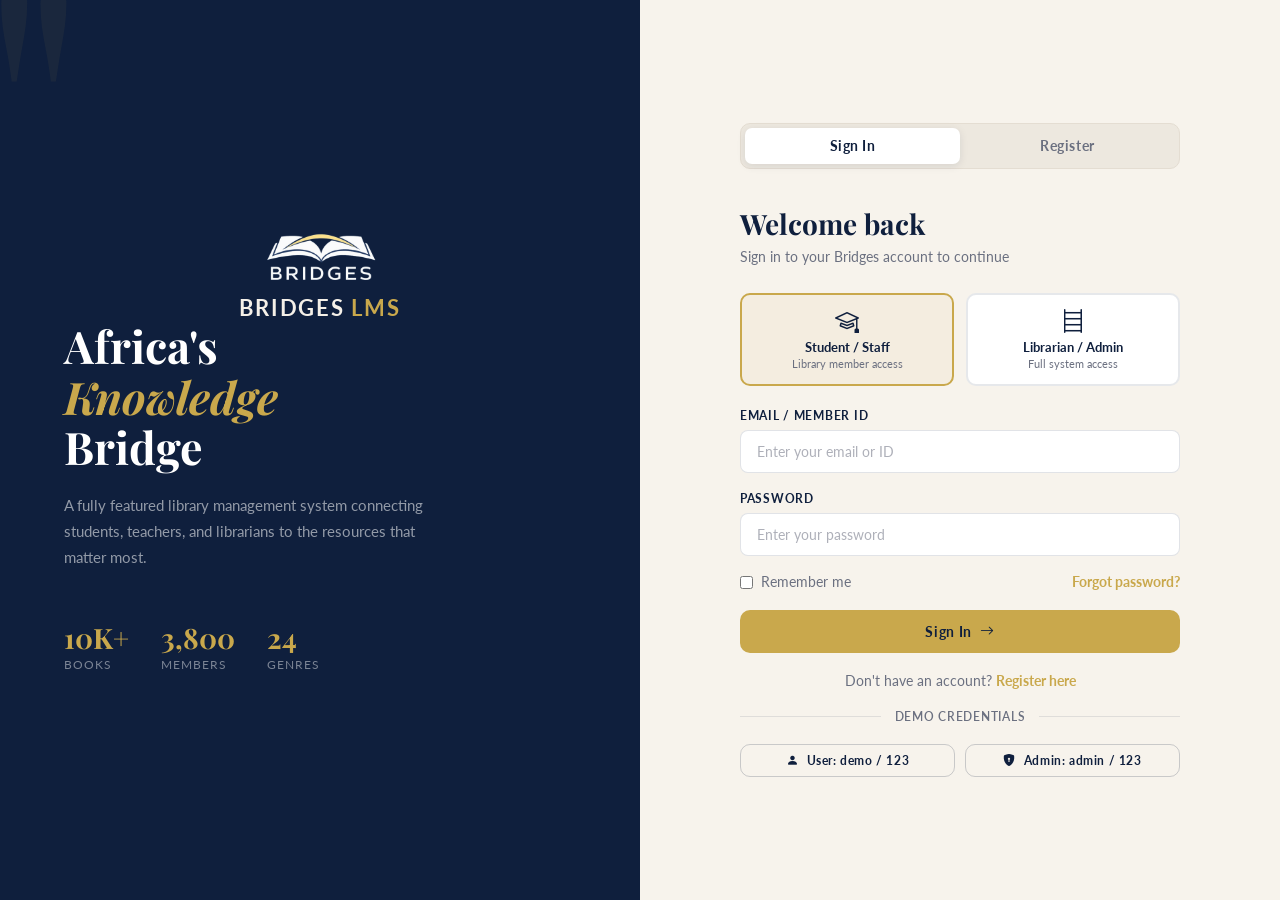
==== commit f614bda2: "Added new responsive and updated LMS" ====
--- a/index.html
+++ b/index.html
@@ -3,618 +3,145 @@
 
 <head>
   <meta charset="UTF-8" />
-  <meta name="viewport" content="width=device-width, initial-scale=1.0" />
+  <meta name="viewport" content="width=device-width,initial-scale=1.0" />
   <link rel="preconnect" href="https://fonts.googleapis.com">
   <link rel="preconnect" href="https://fonts.gstatic.com" crossorigin>
   <link
-    href="https://fonts.googleapis.com/css2?family=Playfair+Display:ital,wght@0,400;0,700;0,900;1,400;1,700&family=Roboto:wght@300;400;500;700&display=swap"
+    href="https://fonts.googleapis.com/css2?family=Playfair+Display:ital,wght@0,400;0,700;0,900;1,400;1,700&family=Lato:wght@300;400;700;900&display=swap"
     rel="stylesheet">
-  <title>Bridges Library Management System</title>
-  <link rel="stylesheet" href="styles.css" />
+  <link rel="stylesheet" href="https://cdn.jsdelivr.net/npm/bootstrap-icons@1.11.3/font/bootstrap-icons.min.css">
+  <link rel="stylesheet" href="bridges-lms.css">
+  <title>Sign In — Bridges LMS</title>
 </head>
 
 <body>
-  <header>
-    <nav>
-      <a href="#" class="logo">
-        <div class="logo-icon">
-          <img src="assets/BRIDGESLOGO.png" alt="Bridges LMS Logo">
+
+  <div class="auth-page">
+
+    <!-- Left Panel -->
+    <div class="auth-left anim-1">
+      <div class="auth-logo">
+        <img src="assets/BRIDGESLOGO.png" alt="Bridges LMS Logo" class="auth-logo-img" />
+        <div class="auth-logo-text">Bridges <span>LMS</span></div>
+      </div>
+      <h1 class="auth-tagline">
+        Africa's<br /><em>Knowledge</em><br />Bridge
+      </h1>
+      <p class="auth-tagline-sub">
+        A fully featured library management system connecting students, teachers,
+        and librarians to the resources that matter most.
+      </p>
+      <div class="auth-stats">
+        <div class="auth-stat">
+          <div class="num">10K+</div>
+          <div class="lbl">Books</div>
         </div>
-      </a>
-      <ul class="nav-links">
-        <li><a href="#catalog" class="active">Catalog</a></li>
-        <li><a href="#features">Features</a></li>
-        <li><a href="#how-it-works">How It Works</a></li>
-        <li><a href="#about">About Us</a></li>
-        <li><a href="#contact">Contact</a></li>
-      </ul>
-      <div class="nav-btns">
-        <a href="login.html" class="btn-login">Login</a>
-        <a href="signup.html" class="btn-signup">Sign Up</a>
-      </div>
-    </nav>
-  </header>
-
-  <section class="hero">
-    <div class="hero-content">
-      <h1>Bridges<br /><em>Library</em><br />Software</h1>
-      <p class="hero-subtitle">Every book. Every reader. Every bridge.</p>
-      <p>
-        Bridges is a fully featured, scalable library management system built for
-        African institutions. Connecting readers, knowledge seekers, and communities
-        to the resources that matter most.
-      </p>
-      <div class="hero-cta">
-        <button class="btn-primary"><span>Explore Catalog</span></button>
-        <a href="#features" class="btn-ghost">Learn more</a>
+        <div class="auth-stat">
+          <div class="num">3,800</div>
+          <div class="lbl">Members</div>
+        </div>
+        <div class="auth-stat">
+          <div class="num">24</div>
+          <div class="lbl">Genres</div>
+        </div>
       </div>
     </div>
 
-    <div class="hero-visual">
-      <!-- Gradient placeholder – swap src for your photo -->
-      <div style="position:absolute;inset:0;background:linear-gradient(135deg,#1a3a6e 0%,#0f1f3d 50%,#162240 100%)">
+    <!-- Right Panel -->
+    <div class="auth-right">
+      <div class="auth-box anim-2">
+
+        <div class="auth-tabs">
+          <a class="auth-tab active" href="login.html">Sign In</a>
+          <a class="auth-tab" href="register.html">Register</a>
+        </div>
+
+        <h2 class="auth-form-title">Welcome back</h2>
+        <p class="auth-form-sub">Sign in to your Bridges account to continue</p>
+
+        <div class="role-selector" id="login-role-sel">
+          <div class="role-card selected" onclick="selectLoginRole(this,'user')" data-role="user">
+            <div class="role-icon"><i class="bi bi-mortarboard" aria-hidden="true"></i></div>
+            <div class="role-name">Student / Staff</div>
+            <div class="role-desc">Library member access</div>
+          </div>
+          <div class="role-card" onclick="selectLoginRole(this,'admin')" data-role="admin">
+            <div class="role-icon"><i class="bi bi-bookshelf" aria-hidden="true"></i></div>
+            <div class="role-name">Librarian / Admin</div>
+            <div class="role-desc">Full system access</div>
+          </div>
+        </div>
+
+        <div class="form-group">
+          <label class="form-label">Email / Member ID</label>
+          <input id="login-email" class="form-input" type="text" placeholder="Enter your email or ID" />
+        </div>
+        <div class="form-group">
+          <label class="form-label">Password</label>
+          <input id="login-pass" class="form-input" type="password" placeholder="Enter your password" />
+        </div>
+
+        <div class="form-inline-row">
+          <label class="form-remember">
+            <input type="checkbox" /> Remember me
+          </label>
+          <a class="form-forgot" href="#">Forgot password?</a>
+        </div>
+
+        <button type="button" class="btn btn-gold btn-full" onclick="doLogin()">
+          Sign In <i class="bi bi-arrow-right" aria-hidden="true"></i>
+        </button>
+
+        <p class="auth-switch">
+          Don't have an account? <a href="register.html">Register here</a>
+        </p>
+
+        <div class="auth-divider">Demo credentials</div>
+
+        <div class="btn-demo-grid">
+          <button type="button" class="btn btn-outline btn-sm btn-full btn-demo" onclick="quickLogin('user')">
+            <i class="bi bi-person-fill" aria-hidden="true"></i> User: demo / 123
+          </button>
+          <button type="button" class="btn btn-outline btn-sm btn-full btn-demo" onclick="quickLogin('admin')">
+            <i class="bi bi-shield-lock-fill" aria-hidden="true"></i> Admin: admin / 123
+          </button>
+        </div>
+
       </div>
-      <!-- Decorative books icon -->
-      <div style="position:absolute;inset:0;display:flex;align-items:center;justify-content:center;opacity:0.12">
-        <img src="./assets/BridgesLibraryPhoto1.jpg" alt="Bridges Library Photo" />
-      </div>
-      <div class="hero-badge">
-        <div class="num">10K+</div>
-        <div class="lbl">Books Available</div>
-      </div>
-    </div>
-  </section>
-
-
-  <div class="stats-band">
-    <div class="stat-item">
-      <div class="stat-num">10,000+</div>
-      <div class="stat-label">Books in Catalog</div>
-    </div>
-    <div class="stat-item">
-      <div class="stat-num">3,200+</div>
-      <div class="stat-label">Active Members</div>
-    </div>
-    <div class="stat-item">
-      <div class="stat-num">98%</div>
-      <div class="stat-label">Satisfaction Rate</div>
-    </div>
-    <div class="stat-item">
-      <div class="stat-num">24/7</div>
-      <div class="stat-label">Online Access</div>
     </div>
   </div>
 
+  <div id="toast"></div>
+  <script src="bridges-lms.js"></script>
+  <script>
+    // Page-specific: login logic
+    let loginRole = 'user';
 
-  <section class="features" id="features">
-    <div class="section-head fade-in">
-      <div class="section-eyebrow">What We Offer</div>
-      <h2>Everything a modern library <em>needs</em></h2>
-      <p>A complete suite of tools to manage, discover, and connect readers with knowledge.</p>
-    </div>
-    <div class="features-grid">
-      <div class="feature-card fade-in">
-        <div class="feature-icon">
-          <svg viewBox="0 0 24 24" fill="none" xmlns="http://www.w3.org/2000/svg">
-            <path d="M21 21l-6-6m2-5a7 7 0 1 1-14 0 7 7 0 0 1 14 0z" stroke-width="2" stroke-linecap="round" />
-          </svg>
-        </div>
-        <h3>Smart Catalog Search</h3>
-        <p>Find any book in seconds with our intelligent full-text search, filters by genre, author, availability, and
-          publication year.</p>
-      </div>
-      <div class="feature-card fade-in">
-        <div class="feature-icon">
-          <svg viewBox="0 0 24 24" fill="none" xmlns="http://www.w3.org/2000/svg">
-            <path d="M16 4h2a2 2 0 0 1 2 2v14a2 2 0 0 1-2 2H6a2 2 0 0 1-2-2V6a2 2 0 0 1 2-2h2" stroke-width="2"
-              stroke-linecap="round" />
-            <rect x="8" y="2" width="8" height="4" rx="1" ry="1" stroke-width="2" />
-          </svg>
-        </div>
-        <h3>Borrowing & Returns</h3>
-        <p>Streamlined checkout and return workflows, automated due-date reminders, and flexible fine management for
-          members.</p>
-      </div>
-      <div class="feature-card fade-in">
-        <div class="feature-icon">
-          <svg viewBox="0 0 24 24" fill="none" xmlns="http://www.w3.org/2000/svg">
-            <path d="M17 21v-2a4 4 0 0 0-4-4H5a4 4 0 0 0-4 4v2" stroke-width="2" stroke-linecap="round" />
-            <circle cx="9" cy="7" r="4" stroke-width="2" />
-            <path d="M23 21v-2a4 4 0 0 0-3-3.87" stroke-width="2" stroke-linecap="round" />
-            <path d="M16 3.13a4 4 0 0 1 0 7.75" stroke-width="2" stroke-linecap="round" />
-          </svg>
-        </div>
-        <h3>Member Management</h3>
-        <p>Register, track, and manage all your library members from a single dashboard with full borrowing history and
-          analytics.</p>
-      </div>
-      <div class="feature-card fade-in">
-        <div class="feature-icon">
-          <svg viewBox="0 0 24 24" fill="none" xmlns="http://www.w3.org/2000/svg">
-            <line x1="18" y1="20" x2="18" y2="10" stroke-width="2" stroke-linecap="round" />
-            <line x1="12" y1="20" x2="12" y2="4" stroke-width="2" stroke-linecap="round" />
-            <line x1="6" y1="20" x2="6" y2="14" stroke-width="2" stroke-linecap="round" />
-          </svg>
-        </div>
-        <h3>Reports & Analytics</h3>
-        <p>Deep insights into borrowing trends, popular genres, member activity, and inventory health — all in real-time
-          dashboards.</p>
-      </div>
-      <div class="feature-card fade-in">
-        <div class="feature-icon">
-          <svg viewBox="0 0 24 24" fill="none" xmlns="http://www.w3.org/2000/svg">
-            <path d="M18 8h1a4 4 0 0 1 0 8h-1" stroke-width="2" stroke-linecap="round" />
-            <path d="M2 8h16v9a4 4 0 0 1-4 4H6a4 4 0 0 1-4-4V8z" stroke-width="2" />
-            <line x1="6" y1="1" x2="6" y2="4" stroke-width="2" stroke-linecap="round" />
-            <line x1="10" y1="1" x2="10" y2="4" stroke-width="2" stroke-linecap="round" />
-            <line x1="14" y1="1" x2="14" y2="4" stroke-width="2" stroke-linecap="round" />
-          </svg>
-        </div>
-        <h3>Digital Resources</h3>
-        <p>Host and manage eBooks, PDFs, and digital content alongside physical collections in a unified catalogue
-          interface.</p>
-      </div>
-      <div class="feature-card fade-in">
-        <div class="feature-icon">
-          <svg viewBox="0 0 24 24" fill="none" xmlns="http://www.w3.org/2000/svg">
-            <path
-              d="M22 16.92v3a2 2 0 0 1-2.18 2 19.79 19.79 0 0 1-8.63-3.07A19.5 19.5 0 0 1 4.69 12 19.79 19.79 0 0 1 1.62 3.45 2 2 0 0 1 3.6 1h3a2 2 0 0 1 2 1.72c.127.96.361 1.903.7 2.81a2 2 0 0 1-.45 2.11L7.91 8.6a16 16 0 0 0 6 6l.92-.92a2 2 0 0 1 2.11-.45c.907.339 1.85.573 2.81.7A2 2 0 0 1 22 16.92z"
-              stroke-width="2" />
-          </svg>
-        </div>
-        <h3>Notifications & Alerts</h3>
-        <p>SMS and email notifications for due dates, new arrivals, reservations, and overdue items keep everyone
-          informed.</p>
-      </div>
-    </div>
-  </section>
+    function selectLoginRole(el, role) {
+      loginRole = role;
+      document.querySelectorAll('#login-role-sel .role-card').forEach(c => c.classList.remove('selected'));
+      el.classList.add('selected');
+    }
 
-  <section class="catalog" id="catalog">
-    <div class="section-head fade-in">
-      <div class="section-eyebrow">Browse Collection</div>
-      <h2>Featured <em>Books</em></h2>
-      <p>Discover curated picks from our growing catalog spanning literature, science, history, and more.</p>
-    </div>
+    function quickLogin(role) {
+      loginRole = role;
+      if (role === 'admin') {
+        document.querySelectorAll('#login-role-sel .role-card').forEach(c => c.classList.remove('selected'));
+        document.querySelector('[data-role="admin"]').classList.add('selected');
+      }
+      doLogin();
+    }
 
-    <div class="search-wrap fade-in">
-      <svg viewBox="0 0 24 24" fill="none" xmlns="http://www.w3.org/2000/svg">
-        <circle cx="11" cy="11" r="8" stroke-width="2" />
-        <line x1="21" y1="21" x2="16.65" y2="16.65" stroke-width="2" stroke-linecap="round" />
-      </svg>
-      <input type="text" placeholder="Search by title, author, or ISBN…" />
-    </div>
-
-    <div class="catalog-filters fade-in">
-      <button class="filter-btn active" onclick="setFilter(this)">All</button>
-      <button class="filter-btn" onclick="setFilter(this)">Fiction</button>
-      <button class="filter-btn" onclick="setFilter(this)">Non-Fiction</button>
-      <button class="filter-btn" onclick="setFilter(this)">Science</button>
-      <button class="filter-btn" onclick="setFilter(this)">History</button>
-      <button class="filter-btn" onclick="setFilter(this)">Technology</button>
-      <button class="filter-btn" onclick="setFilter(this)">Biography</button>
-    </div>
-
-    <div class="books-grid">
-
-      <div class="book-card fade-in">
-        <div class="book-cover" style="background:linear-gradient(135deg,#1a3a6e,#0f1f3d)">
-          <div class="book-cover-bg">
-            <svg viewBox="0 0 24 24" fill="white">
-              <path d="M4 19.5A2.5 2.5 0 0 1 6.5 17H20" />
-              <path d="M6.5 2H20v20H6.5A2.5 2.5 0 0 1 4 19.5v-15A2.5 2.5 0 0 1 6.5 2z" />
-            </svg>
-          </div>
-          <span class="book-badge">Available</span>
-        </div>
-        <div class="book-body">
-          <div class="book-genre">Fiction</div>
-          <div class="book-title">Things Fall Apart</div>
-          <div class="book-author">Chinua Achebe</div>
-          <div class="book-footer">
-            <div class="book-avail">
-              <div class="dot green"></div>
-              <span class="avail-text green">3 copies</span>
-            </div>
-            <button class="book-borrow">Borrow</button>
-          </div>
-        </div>
-      </div>
-
-      <div class="book-card fade-in">
-        <div class="book-cover" style="background:linear-gradient(135deg,#6b3a1f,#3d1a0f)">
-          <div class="book-cover-bg">
-            <svg viewBox="0 0 24 24" fill="white">
-              <path d="M4 19.5A2.5 2.5 0 0 1 6.5 17H20" />
-              <path d="M6.5 2H20v20H6.5A2.5 2.5 0 0 1 4 19.5v-15A2.5 2.5 0 0 1 6.5 2z" />
-            </svg>
-          </div>
-          <span class="book-badge">Available</span>
-        </div>
-        <div class="book-body">
-          <div class="book-genre">History</div>
-          <div class="book-title">A Grain of Wheat</div>
-          <div class="book-author">Ngũgĩ wa Thiong'o</div>
-          <div class="book-footer">
-            <div class="book-avail">
-              <div class="dot green"></div>
-              <span class="avail-text green">5 copies</span>
-            </div>
-            <button class="book-borrow">Borrow</button>
-          </div>
-        </div>
-      </div>
-
-      <div class="book-card fade-in">
-        <div class="book-cover" style="background:linear-gradient(135deg,#1f4a3a,#0f2d1e)">
-          <div class="book-cover-bg">
-            <svg viewBox="0 0 24 24" fill="white">
-              <path d="M4 19.5A2.5 2.5 0 0 1 6.5 17H20" />
-              <path d="M6.5 2H20v20H6.5A2.5 2.5 0 0 1 4 19.5v-15A2.5 2.5 0 0 1 6.5 2z" />
-            </svg>
-          </div>
-          <span class="book-badge" style="background:#f39c12">Low Stock</span>
-        </div>
-        <div class="book-body">
-          <div class="book-genre">Science</div>
-          <div class="book-title">A Brief History of Time</div>
-          <div class="book-author">Stephen Hawking</div>
-          <div class="book-footer">
-            <div class="book-avail">
-              <div class="dot orange"></div>
-              <span class="avail-text orange">1 copy</span>
-            </div>
-            <button class="book-borrow">Reserve</button>
-          </div>
-        </div>
-      </div>
-
-      <div class="book-card fade-in">
-        <div class="book-cover" style="background:linear-gradient(135deg,#4a1f4a,#2d0f2d)">
-          <div class="book-cover-bg">
-            <svg viewBox="0 0 24 24" fill="white">
-              <path d="M4 19.5A2.5 2.5 0 0 1 6.5 17H20" />
-              <path d="M6.5 2H20v20H6.5A2.5 2.5 0 0 1 4 19.5v-15A2.5 2.5 0 0 1 6.5 2z" />
-            </svg>
-          </div>
-          <span class="book-badge" style="background:#e74c3c">Checked Out</span>
-        </div>
-        <div class="book-body">
-          <div class="book-genre">Technology</div>
-          <div class="book-title">Clean Code</div>
-          <div class="book-author">Robert C. Martin</div>
-          <div class="book-footer">
-            <div class="book-avail">
-              <div class="dot red"></div>
-              <span class="avail-text red">Unavailable</span>
-            </div>
-            <button class="book-borrow">Notify Me</button>
-          </div>
-        </div>
-      </div>
-
-      <div class="book-card fade-in">
-        <div class="book-cover" style="background:linear-gradient(135deg,#3a3a1f,#22220f)">
-          <div class="book-cover-bg">
-            <svg viewBox="0 0 24 24" fill="white">
-              <path d="M4 19.5A2.5 2.5 0 0 1 6.5 17H20" />
-              <path d="M6.5 2H20v20H6.5A2.5 2.5 0 0 1 4 19.5v-15A2.5 2.5 0 0 1 6.5 2z" />
-            </svg>
-          </div>
-          <span class="book-badge">Available</span>
-        </div>
-        <div class="book-body">
-          <div class="book-genre">Biography</div>
-          <div class="book-title">Long Walk to Freedom</div>
-          <div class="book-author">Nelson Mandela</div>
-          <div class="book-footer">
-            <div class="book-avail">
-              <div class="dot green"></div>
-              <span class="avail-text green">4 copies</span>
-            </div>
-            <button class="book-borrow">Borrow</button>
-          </div>
-        </div>
-      </div>
-
-      <div class="book-card fade-in">
-        <div class="book-cover" style="background:linear-gradient(135deg,#1f3a4a,#0f2230)">
-          <div class="book-cover-bg">
-            <svg viewBox="0 0 24 24" fill="white">
-              <path d="M4 19.5A2.5 2.5 0 0 1 6.5 17H20" />
-              <path d="M6.5 2H20v20H6.5A2.5 2.5 0 0 1 4 19.5v-15A2.5 2.5 0 0 1 6.5 2z" />
-            </svg>
-          </div>
-          <span class="book-badge">Available</span>
-        </div>
-        <div class="book-body">
-          <div class="book-genre">Non-Fiction</div>
-          <div class="book-title">Sapiens</div>
-          <div class="book-author">Yuval Noah Harari</div>
-          <div class="book-footer">
-            <div class="book-avail">
-              <div class="dot green"></div>
-              <span class="avail-text green">2 copies</span>
-            </div>
-            <button class="book-borrow">Borrow</button>
-          </div>
-        </div>
-      </div>
-
-      <div class="book-card fade-in">
-        <div class="book-cover" style="background:linear-gradient(135deg,#4a2d1f,#2d1a0f)">
-          <div class="book-cover-bg">
-            <svg viewBox="0 0 24 24" fill="white">
-              <path d="M4 19.5A2.5 2.5 0 0 1 6.5 17H20" />
-              <path d="M6.5 2H20v20H6.5A2.5 2.5 0 0 1 4 19.5v-15A2.5 2.5 0 0 1 6.5 2z" />
-            </svg>
-          </div>
-          <span class="book-badge">Available</span>
-        </div>
-        <div class="book-body">
-          <div class="book-genre">Fiction</div>
-          <div class="book-title">Purple Hibiscus</div>
-          <div class="book-author">Chimamanda Ngozi Adichie</div>
-          <div class="book-footer">
-            <div class="book-avail">
-              <div class="dot green"></div>
-              <span class="avail-text green">6 copies</span>
-            </div>
-            <button class="book-borrow">Borrow</button>
-          </div>
-        </div>
-      </div>
-
-      <div class="book-card fade-in">
-        <div class="book-cover" style="background:linear-gradient(135deg,#1a1a4a,#0f0f2d)">
-          <div class="book-cover-bg">
-            <svg viewBox="0 0 24 24" fill="white">
-              <path d="M4 19.5A2.5 2.5 0 0 1 6.5 17H20" />
-              <path d="M6.5 2H20v20H6.5A2.5 2.5 0 0 1 4 19.5v-15A2.5 2.5 0 0 1 6.5 2z" />
-            </svg>
-          </div>
-          <span class="book-badge" style="background:#f39c12">Low Stock</span>
-        </div>
-        <div class="book-body">
-          <div class="book-genre">Technology</div>
-          <div class="book-title">The Pragmatic Programmer</div>
-          <div class="book-author">David Thomas & Andrew Hunt</div>
-          <div class="book-footer">
-            <div class="book-avail">
-              <div class="dot orange"></div>
-              <span class="avail-text orange">1 copy</span>
-            </div>
-            <button class="book-borrow">Reserve</button>
-          </div>
-        </div>
-      </div>
-
-    </div>
-
-    <div class="catalog-cta fade-in">
-      <button class="btn-primary" style="margin:0 auto"><span>View Full Catalog →</span></button>
-    </div>
-  </section>
-
-
-  <section class="how-it-works" id="how-it-works">
-    <div class="section-head fade-in">
-      <div class="section-eyebrow">The Process</div>
-      <h2>How Bridges <em>works</em></h2>
-      <p>From sign-up to reading in four simple steps.</p>
-    </div>
-    <div class="steps-row">
-      <div class="step fade-in">
-        <div class="step-num">1</div>
-        <h3>Create Account</h3>
-        <p>Register as a member in under two minutes. No paperwork, no waiting — instant digital membership.</p>
-      </div>
-      <div class="step fade-in">
-        <div class="step-num">2</div>
-        <h3>Browse Catalog</h3>
-        <p>Search thousands of books by genre, author, subject, or keyword. Filter by availability instantly.</p>
-      </div>
-      <div class="step fade-in">
-        <div class="step-num">3</div>
-        <h3>Borrow or Reserve</h3>
-        <p>Borrow available copies or reserve books that are checked out. Get notified when they're ready.</p>
-      </div>
-      <div class="step fade-in">
-        <div class="step-num">4</div>
-        <h3>Read & Return</h3>
-        <p>Enjoy your book! We'll remind you before it's due. Return in-person or renew online with a click.</p>
-      </div>
-    </div>
-  </section>
-
-  <section class="testimonials" id="about">
-    <div class="section-head fade-in">
-      <div class="section-eyebrow">Member Stories</div>
-      <h2>What our readers <em>say</em></h2>
-      <p>Bridges is changing how African institutions manage knowledge and serve communities.</p>
-    </div>
-    <div class="testimonials-grid">
-
-      <div class="testimonial-card fade-in">
-        <div class="stars">
-          <svg class="star" viewBox="0 0 24 24">
-            <path d="M12 2l3.09 6.26L22 9.27l-5 4.87 1.18 6.88L12 17.77l-6.18 3.25L7 14.14 2 9.27l6.91-1.01L12 2z" />
-          </svg>
-          <svg class="star" viewBox="0 0 24 24">
-            <path d="M12 2l3.09 6.26L22 9.27l-5 4.87 1.18 6.88L12 17.77l-6.18 3.25L7 14.14 2 9.27l6.91-1.01L12 2z" />
-          </svg>
-          <svg class="star" viewBox="0 0 24 24">
-            <path d="M12 2l3.09 6.26L22 9.27l-5 4.87 1.18 6.88L12 17.77l-6.18 3.25L7 14.14 2 9.27l6.91-1.01L12 2z" />
-          </svg>
-          <svg class="star" viewBox="0 0 24 24">
-            <path d="M12 2l3.09 6.26L22 9.27l-5 4.87 1.18 6.88L12 17.77l-6.18 3.25L7 14.14 2 9.27l6.91-1.01L12 2z" />
-          </svg>
-          <svg class="star" viewBox="0 0 24 24">
-            <path d="M12 2l3.09 6.26L22 9.27l-5 4.87 1.18 6.88L12 17.77l-6.18 3.25L7 14.14 2 9.27l6.91-1.01L12 2z" />
-          </svg>
-        </div>
-        <span class="quote-mark">"</span>
-        <p>Bridges transformed how our university library operates. We went from chaotic spreadsheets to a smooth
-          digital system in days. Our students love the search feature.</p>
-        <div class="testimonial-author">
-          <div class="author-avatar" style="background:rgba(201,168,76,0.15)">A</div>
-          <div>
-            <div class="author-name">Amani Atieno</div>
-            <div class="author-role">Head Librarian, University of Eldoret</div>
-          </div>
-        </div>
-      </div>
-
-      <div class="testimonial-card fade-in">
-        <div class="stars">
-          <svg class="star" viewBox="0 0 24 24">
-            <path d="M12 2l3.09 6.26L22 9.27l-5 4.87 1.18 6.88L12 17.77l-6.18 3.25L7 14.14 2 9.27l6.91-1.01L12 2z" />
-          </svg>
-          <svg class="star" viewBox="0 0 24 24">
-            <path d="M12 2l3.09 6.26L22 9.27l-5 4.87 1.18 6.88L12 17.77l-6.18 3.25L7 14.14 2 9.27l6.91-1.01L12 2z" />
-          </svg>
-          <svg class="star" viewBox="0 0 24 24">
-            <path d="M12 2l3.09 6.26L22 9.27l-5 4.87 1.18 6.88L12 17.77l-6.18 3.25L7 14.14 2 9.27l6.91-1.01L12 2z" />
-          </svg>
-          <svg class="star" viewBox="0 0 24 24">
-            <path d="M12 2l3.09 6.26L22 9.27l-5 4.87 1.18 6.88L12 17.77l-6.18 3.25L7 14.14 2 9.27l6.91-1.01L12 2z" />
-          </svg>
-          <svg class="star" viewBox="0 0 24 24">
-            <path d="M12 2l3.09 6.26L22 9.27l-5 4.87 1.18 6.88L12 17.77l-6.18 3.25L7 14.14 2 9.27l6.91-1.01L12 2z" />
-          </svg>
-        </div>
-        <span class="quote-mark">"</span>
-        <p>The borrowing and notification system is excellent. Members actually return books on time now, and staff
-          spend less time on manual tracking. Highly recommended.</p>
-        <div class="testimonial-author">
-          <div class="author-avatar" style="background:rgba(201,168,76,0.15)">J</div>
-          <div>
-            <div class="author-name">John Simiyu</div>
-            <div class="author-role">Library Manager, Nairobi County Library</div>
-          </div>
-        </div>
-      </div>
-
-      <div class="testimonial-card fade-in">
-        <div class="stars">
-          <svg class="star" viewBox="0 0 24 24">
-            <path d="M12 2l3.09 6.26L22 9.27l-5 4.87 1.18 6.88L12 17.77l-6.18 3.25L7 14.14 2 9.27l6.91-1.01L12 2z" />
-          </svg>
-          <svg class="star" viewBox="0 0 24 24">
-            <path d="M12 2l3.09 6.26L22 9.27l-5 4.87 1.18 6.88L12 17.77l-6.18 3.25L7 14.14 2 9.27l6.91-1.01L12 2z" />
-          </svg>
-          <svg class="star" viewBox="0 0 24 24">
-            <path d="M12 2l3.09 6.26L22 9.27l-5 4.87 1.18 6.88L12 17.77l-6.18 3.25L7 14.14 2 9.27l6.91-1.01L12 2z" />
-          </svg>
-          <svg class="star" viewBox="0 0 24 24">
-            <path d="M12 2l3.09 6.26L22 9.27l-5 4.87 1.18 6.88L12 17.77l-6.18 3.25L7 14.14 2 9.27l6.91-1.01L12 2z" />
-          </svg>
-          <svg class="star" viewBox="0 0 24 24">
-            <path d="M12 2l3.09 6.26L22 9.27l-5 4.87 1.18 6.88L12 17.77l-6.18 3.25L7 14.14 2 9.27l6.91-1.01L12 2z" />
-          </svg>
-        </div>
-        <span class="quote-mark">"</span>
-        <p>As a student, I love being able to check book availability from my phone before making the trip to the
-          library. Bridges saves so much time and frustration.</p>
-        <div class="testimonial-author">
-          <div class="author-avatar" style="background:rgba(201,168,76,0.15)">C</div>
-          <div>
-            <div class="author-name">Charles Kimutai</div>
-            <div class="author-role">Student, University of Eldoret</div>
-          </div>
-        </div>
-      </div>
-
-    </div>
-  </section>
-
-
-  <section class="cta-banner">
-    <div class="cta-banner-text fade-in">
-      <h2>Ready to modernise your <em>library?</em></h2>
-      <p>Join hundreds of institutions across Africa already using Bridges to connect readers with knowledge.</p>
-    </div>
-    <div class="cta-banner-btns fade-in">
-      <button class="btn-gold">Get Started Free</button>
-      <button class="btn-outline-white">Request Demo</button>
-    </div>
-  </section>
-
-
-  <footer id="contact">
-    <div class="footer-top">
-      <div class="footer-brand">
-        <a href="#" class="logo" style="text-decoration:none">
-          <div class="logo-icon">
-            <img src="./assets/BRIDGESLOGO.png" alt="Bridges LMS Logo" />
-          </div>
-          <span class="logo-text">Bridges <em>LMS</em></span>
-        </a>
-        <p>A fully featured library management system built for African institutions, connecting communities to
-          knowledge.</p>
-        <div class="social-links" style="margin-top:20px">
-          <div class="social-link">
-            <svg viewBox="0 0 24 24" fill="none" stroke-width="2" stroke-linecap="round" stroke-linejoin="round">
-              <path
-                d="M23 3a10.9 10.9 0 0 1-3.14 1.53 4.48 4.48 0 0 0-7.86 3v1A10.66 10.66 0 0 1 3 4s-4 9 5 13a11.64 11.64 0 0 1-7 2c9 5 20 0 20-11.5a4.5 4.5 0 0 0-.08-.83A7.72 7.72 0 0 0 23 3z" />
-            </svg>
-          </div>
-          <div class="social-link">
-            <svg viewBox="0 0 24 24" fill="none" stroke-width="2" stroke-linecap="round" stroke-linejoin="round">
-              <path d="M16 8a6 6 0 0 1 6 6v7h-4v-7a2 2 0 0 0-2-2 2 2 0 0 0-2 2v7h-4v-7a6 6 0 0 1 6-6z" />
-              <rect x="2" y="9" width="4" height="12" />
-              <circle cx="4" cy="4" r="2" />
-            </svg>
-          </div>
-          <div class="social-link">
-            <svg viewBox="0 0 24 24" fill="none" stroke-width="2" stroke-linecap="round" stroke-linejoin="round">
-              <rect x="2" y="2" width="20" height="20" rx="5" ry="5" />
-              <path d="M16 11.37A4 4 0 1 1 12.63 8 4 4 0 0 1 16 11.37z" />
-              <line x1="17.5" y1="6.5" x2="17.51" y2="6.5" />
-            </svg>
-          </div>
-        </div>
-      </div>
-
-      <div class="footer-col">
-        <h4>Platform</h4>
-        <ul>
-          <li><a href="#">Book Catalog</a></li>
-          <li><a href="#">Member Portal</a></li>
-          <li><a href="#">Admin Dashboard</a></li>
-          <li><a href="#">Digital Resources</a></li>
-          <li><a href="#">Mobile App</a></li>
-        </ul>
-      </div>
-
-      <div class="footer-col">
-        <h4>Company</h4>
-        <ul>
-          <li><a href="#">About Bridges</a></li>
-          <li><a href="#">Our Mission</a></li>
-          <li><a href="#">Partnerships</a></li>
-          <li><a href="#">Careers</a></li>
-          <li><a href="#">Blog</a></li>
-        </ul>
-      </div>
-
-      <div class="footer-col" id="contact">
-        <h4>Support</h4>
-        <ul>
-          <li><a href="#">Help Centre</a></li>
-          <li><a href="#">Documentation</a></li>
-          <li><a href="#">System Status</a></li>
-          <li><a href="mailto:bridges@gmail.com">bridges@gmail.com</a></li>
-          <li><a href="#">Request Demo</a></li>
-        </ul>
-      </div>
-    </div>
-
-    <div class="footer-bottom">
-      <p>&copy; 2026 Bridges LMS. All rights reserved.</p>
-      <p><a href="#">Privacy Policy</a> &nbsp;·&nbsp; <a href="#">Terms of Service</a></p>
-    </div>
-  </footer>
+    function doLogin() {
+      if (loginRole === 'admin') {
+        showToast('success', 'Welcome, <strong>Admin</strong>! Redirecting to admin portal…');
+        setTimeout(() => { window.location.href = 'dashboard-admin.html'; }, 800);
+      } else {
+        showToast('success', 'Welcome back, <strong>Justo</strong>! Redirecting…');
+        setTimeout(() => { window.location.href = 'dashboard-user.html'; }, 800);
+      }
+    }
+  </script>
 </body>
-<script src="script.js"></script>
 
 </html>
--- a/bridges-lms.css
+++ b/bridges-lms.css
@@ -0,0 +1,1340 @@
+/* ============================================================
+   BRIDGES LMS — Shared Stylesheet
+   ============================================================ */
+
+*,*::before,*::after{box-sizing:border-box;margin:0;padding:0}
+
+:root{
+  --navy:#0f1f3d;
+  --navy2:#162847;
+  --navy3:#1e3660;
+  --gold:#c9a84c;
+  --gold2:#e0bb5a;
+  --gold3:#f0d080;
+  --cream:#f7f3ec;
+  --cream2:#ede8df;
+  --cream3:#e4ddd2;
+  --text:#1a1a2e;
+  --muted:#6b7080;
+  --white:#fff;
+  --green:#1e7d5a;
+  --red:#c0392b;
+  --blue:#2563a8;
+  --purple:#6b21a8;
+  --r:10px;
+  --sh:0 8px 32px rgba(15,31,61,.13);
+}
+
+html{scroll-behavior:smooth}
+body{font-family:'Lato',sans-serif;background:var(--cream);color:var(--text);min-height:100vh}
+
+/* ── Animations ─────────────────────────────────────────── */
+@keyframes fadeUp{from{opacity:0;transform:translateY(20px)}to{opacity:1;transform:translateY(0)}}
+@keyframes fadeIn{from{opacity:0}to{opacity:1}}
+@keyframes slideRight{from{opacity:0;transform:translateX(-20px)}to{opacity:1;transform:translateX(0)}}
+@keyframes pulse{0%,100%{opacity:1}50%{opacity:.6}}
+
+.anim-1{animation:fadeUp .5s ease both .05s}
+.anim-2{animation:fadeUp .5s ease both .15s}
+.anim-3{animation:fadeUp .5s ease both .25s}
+.anim-4{animation:fadeUp .5s ease both .35s}
+
+/* ── Auth Layout ────────────────────────────────────────── */
+.auth-page{
+  min-height:100vh;
+  display:grid;
+  grid-template-columns:1fr 1fr;
+}
+
+.auth-left{
+  background:var(--navy);
+  display:flex;
+  flex-direction:column;
+  justify-content:center;
+  padding:72px 64px;
+  position:relative;
+  overflow:hidden;
+}
+.auth-left::before{
+  content:'"';
+  font-family:'Playfair Display',serif;
+  font-size:360px;
+  color:rgba(201,168,76,.06);
+  position:absolute;
+  top:-80px;
+  left:-20px;
+  line-height:1;
+  pointer-events:none;
+}
+
+.auth-logo {
+  display: flex;
+  flex-direction: column;
+  align-items: center;
+  gap: 4px;
+}
+
+.auth-logo-img {
+  width: 120px;          /* adjust to taste */
+  height: auto;
+  object-fit: contain;
+
+  /* The logo has a black background — use mix-blend-mode
+     so it blends cleanly on dark auth backgrounds */
+  mix-blend-mode: screen;   /* use 'normal' if your auth bg is already dark/black */
+
+  /* Optional: if you want to strip the black background on light themes */
+  /* filter: invert(1); */ /* only use if needed for light bg */
+}
+
+.auth-logo-text {
+  font-size: 1.4rem;
+  font-weight: 700;
+  letter-spacing: 0.08em;
+  color: #f5f0e8;          /* cream, matching the logo's white text */
+  text-transform: uppercase;
+}
+
+.auth-logo-text span {
+  color: #c9a84c;          /* gold, pulled from the logo's arc accent */
+}
+
+.auth-tagline{
+  font-family:'Playfair Display',serif;
+  font-size:clamp(32px,3.5vw,48px);
+  font-weight:700;
+  color:#fff;
+  line-height:1.12;
+  margin-bottom:20px;
+  position:relative;
+}
+.auth-tagline em{color:var(--gold);font-style:italic}
+
+.auth-tagline-sub{
+  font-size:15px;
+  color:rgba(255,255,255,.55);
+  line-height:1.75;
+  max-width:360px;
+  margin-bottom:48px;
+}
+
+.auth-stats{display:flex;gap:32px}
+.auth-stat .num{
+  font-family:'Playfair Display',serif;
+  font-size:28px;
+  font-weight:700;
+  color:var(--gold);
+}
+.auth-stat .lbl{
+  font-size:11.5px;
+  color:rgba(255,255,255,.45);
+  letter-spacing:.08em;
+  text-transform:uppercase;
+  margin-top:2px;
+}
+
+.auth-right{
+  background:var(--cream);
+  display:flex;
+  align-items:center;
+  justify-content:center;
+  padding:48px 64px;
+}
+.auth-box{width:100%;max-width:440px}
+
+/* ── Auth Tabs ──────────────────────────────────────────── */
+.auth-tabs{
+  display:flex;
+  gap:0;
+  margin-bottom:36px;
+  background:var(--cream2);
+  border-radius:var(--r);
+  padding:4px;
+  border:1px solid var(--cream3);
+}
+.auth-tab{
+  flex:1;
+  padding:10px;
+  text-align:center;
+  border-radius:7px;
+  font-size:13.5px;
+  font-weight:700;
+  letter-spacing:.04em;
+  cursor:pointer;
+  color:var(--muted);
+  transition:all .2s;
+  border:none;
+  background:none;
+  text-decoration:none;
+  display:block;
+}
+.auth-tab.active{
+  background:#fff;
+  color:var(--navy);
+  box-shadow:0 2px 8px rgba(15,31,61,.1);
+}
+
+.auth-form-title{
+  font-family:'Playfair Display',serif;
+  font-size:28px;
+  font-weight:700;
+  color:var(--navy);
+  margin-bottom:6px;
+}
+.auth-form-sub{font-size:14px;color:var(--muted);margin-bottom:28px}
+
+/* ── Role Selector ──────────────────────────────────────── */
+.role-selector{
+  display:grid;
+  grid-template-columns:1fr 1fr;
+  gap:12px;
+  margin-bottom:22px;
+}
+.role-card{
+  padding:14px 16px;
+  border:2px solid rgba(15,31,61,.1);
+  border-radius:var(--r);
+  cursor:pointer;
+  transition:all .2s;
+  text-align:center;
+  background:#fff;
+}
+.role-card:hover{border-color:var(--gold);background:rgba(201,168,76,.04)}
+.role-card.selected{border-color:var(--gold);background:rgba(201,168,76,.08)}
+.role-card .role-icon{display:flex;justify-content:center;margin-bottom:6px}
+.role-card .role-icon .bi{font-size:1.5rem;color:var(--navy)}
+.role-card .role-name{font-size:13px;font-weight:700;color:var(--navy)}
+.role-card .role-desc{font-size:11px;color:var(--muted);margin-top:2px}
+
+/* ── Auth Footer Links ──────────────────────────────────── */
+.auth-divider{
+  display:flex;
+  align-items:center;
+  gap:14px;
+  margin:20px 0;
+  font-size:12px;
+  color:var(--muted);
+  font-weight:600;
+  letter-spacing:.06em;
+  text-transform:uppercase;
+}
+.auth-divider::before,.auth-divider::after{content:'';flex:1;height:1px;background:rgba(15,31,61,.1)}
+
+.auth-switch{text-align:center;font-size:13.5px;color:var(--muted);margin-top:20px}
+.auth-switch a{color:var(--gold);font-weight:700;cursor:pointer;text-decoration:none}
+.auth-switch a:hover{text-decoration:underline}
+
+/* ── Form Elements ──────────────────────────────────────── */
+.form-row{display:grid;grid-template-columns:1fr 1fr;gap:14px}
+.form-group{margin-bottom:18px}
+
+.form-label{
+  font-size:12px;
+  font-weight:700;
+  letter-spacing:.06em;
+  text-transform:uppercase;
+  color:var(--navy);
+  margin-bottom:7px;
+  display:block;
+}
+.form-input,
+.form-select,
+.form-textarea{
+  width:100%;
+  padding:12px 16px;
+  background:#fff;
+  border:1.5px solid rgba(15,31,61,.12);
+  border-radius:8px;
+  font-family:'Lato',sans-serif;
+  font-size:14px;
+  color:var(--text);
+  outline:none;
+  transition:border-color .2s,box-shadow .2s;
+}
+.form-input:focus,
+.form-select:focus,
+.form-textarea:focus{
+  border-color:var(--gold);
+  box-shadow:0 0 0 3px rgba(201,168,76,.12);
+}
+.form-input::placeholder{color:rgba(107,112,128,.55)}
+.form-input.readonly-field{background:var(--cream2)}
+.form-select{
+  cursor:pointer;
+  appearance:none;
+  background-image:url("data:image/svg+xml,%3Csvg xmlns='http://www.w3.org/2000/svg' width='12' height='8' viewBox='0 0 12 8'%3E%3Cpath d='M1 1l5 5 5-5' stroke='%236b7080' stroke-width='1.5' fill='none' stroke-linecap='round'/%3E%3C/svg%3E");
+  background-repeat:no-repeat;
+  background-position:right 14px center;
+  padding-right:40px;
+}
+.form-textarea{resize:vertical;min-height:80px}
+.form-textarea-short{min-height:60px}
+.form-textarea-medium{min-height:70px}
+
+.form-inline-row{
+  display:flex;
+  justify-content:space-between;
+  align-items:center;
+  margin-bottom:20px;
+}
+.form-remember{
+  display:flex;
+  align-items:center;
+  gap:8px;
+  font-size:13.5px;
+  color:var(--muted);
+  cursor:pointer;
+}
+.form-remember input{accent-color:var(--gold)}
+.form-forgot{
+  font-size:13.5px;
+  color:var(--gold);
+  font-weight:700;
+  cursor:pointer;
+  background:none;
+  border:none;
+  text-decoration:none;
+}
+.form-forgot:hover{text-decoration:underline}
+
+.form-terms{
+  display:flex;
+  align-items:flex-start;
+  gap:10px;
+  font-size:13px;
+  color:var(--muted);
+  cursor:pointer;
+  line-height:1.5;
+  margin-bottom:22px;
+}
+.form-terms input{accent-color:var(--gold);margin-top:2px;flex-shrink:0}
+.form-terms a{color:var(--gold);font-weight:700;margin:0 3px;text-decoration:none}
+.form-terms a:hover{text-decoration:underline}
+
+/* ── Buttons ────────────────────────────────────────────── */
+.btn{
+  padding:13px 28px;
+  border-radius:var(--r);
+  font-family:'Lato',sans-serif;
+  font-size:14px;
+  font-weight:700;
+  cursor:pointer;
+  letter-spacing:.05em;
+  transition:all .2s;
+  border:none;
+  display:inline-flex;
+  align-items:center;
+  gap:8px;
+  justify-content:center;
+  text-decoration:none;
+}
+.btn-gold{background:var(--gold);color:var(--navy)}
+.btn-gold:hover{background:var(--gold2);transform:translateY(-1px);box-shadow:0 6px 20px rgba(201,168,76,.35)}
+.btn-navy{background:var(--navy);color:#fff}
+.btn-navy:hover{background:var(--navy2);transform:translateY(-1px);box-shadow:0 6px 20px rgba(15,31,61,.25)}
+.btn-outline{background:transparent;color:var(--navy);border:1.5px solid rgba(15,31,61,.2)}
+.btn-outline:hover{border-color:var(--navy);background:rgba(15,31,61,.04)}
+.btn-danger{background:var(--red);color:#fff}
+.btn-danger:hover{background:#a93226;transform:translateY(-1px)}
+.btn-success{background:var(--green);color:#fff}
+.btn-success:hover{background:#166147;transform:translateY(-1px)}
+.btn-sm{padding:8px 16px;font-size:12.5px}
+.btn-xs{padding:5px 12px;font-size:11.5px}
+.btn-full{width:100%;justify-content:center}
+.btn-demo-grid{display:grid;grid-template-columns:1fr 1fr;gap:10px}
+.btn-demo{font-size:12px}
+
+/* ── App Header ─────────────────────────────────────────── */
+.app-header{
+  background:var(--navy);
+  height:64px;
+  display:flex;
+  align-items:center;
+  padding:0 32px;
+  position:sticky;
+  top:0;
+  z-index:100;
+  box-shadow:0 2px 20px rgba(0,0,0,.3);
+}
+.header-logo {
+  display: flex;
+  align-items: center;
+  gap: 10px;
+  text-decoration: none;
+}
+
+.header-logo-img {
+  width: 48px;           /* fits snugly in a header bar */
+  height: 48px;
+  object-fit: contain;
+  mix-blend-mode: screen; /* drops the black bg on dark headers */
+}
+
+.header-logo-text {
+  font-size: 1.1rem;
+  font-weight: 700;
+  letter-spacing: 0.06em;
+  color: #f5f0e8;
+  text-transform: uppercase;
+}
+
+.header-logo-text span {
+  color: #c9a84c;        /* gold accent from the logo */
+}
+
+.header-nav{display:flex;list-style:none;gap:2px;flex:1}
+.header-nav li{
+  padding:7px 14px;
+  border-radius:6px;
+  cursor:pointer;
+  font-size:13.5px;
+  font-weight:700;
+  color:rgba(255,255,255,.65);
+  letter-spacing:.04em;
+  transition:all .2s;
+  position:relative;
+  display:flex;
+  align-items:center;
+  gap:6px;
+}
+.header-nav li:hover,
+.header-nav li.active{color:#fff;background:rgba(255,255,255,.07)}
+.header-nav li.active::after{
+  content:'';
+  position:absolute;
+  bottom:3px;
+  left:14px;
+  right:14px;
+  height:2px;
+  background:var(--gold);
+  border-radius:1px;
+}
+
+.header-right{display:flex;align-items:center;gap:14px}
+.header-user{display:flex;align-items:center;gap:10px}
+.header-avatar{
+  width:34px;
+  height:34px;
+  border-radius:50%;
+  background:var(--gold);
+  display:flex;
+  align-items:center;
+  justify-content:center;
+  font-family:'Playfair Display',serif;
+  font-weight:700;
+  font-size:14px;
+  color:var(--navy);
+  border:2px solid rgba(201,168,76,.4);
+}
+.header-uname{font-size:13.5px;font-weight:700;color:rgba(255,255,255,.85)}
+.header-role{font-size:10.5px;color:rgba(255,255,255,.4);letter-spacing:.06em;text-transform:uppercase;margin-top:1px}
+.header-logout{
+  background:rgba(255,255,255,.08);
+  border:1px solid rgba(255,255,255,.12);
+  color:rgba(255,255,255,.65);
+  padding:7px 14px;
+  border-radius:6px;
+  font-size:12.5px;
+  font-weight:700;
+  cursor:pointer;
+  transition:all .2s;
+  letter-spacing:.04em;
+  text-decoration:none;
+  display:inline-flex;
+  align-items:center;
+}
+.header-logout:hover{background:rgba(192,57,43,.2);border-color:rgba(192,57,43,.4);color:#fff}
+
+.notif-btn{
+  width:34px;
+  height:34px;
+  border-radius:8px;
+  background:rgba(255,255,255,.08);
+  border:1px solid rgba(255,255,255,.1);
+  display:flex;
+  align-items:center;
+  justify-content:center;
+  cursor:pointer;
+  position:relative;
+  transition:all .2s;
+  color:rgba(255,255,255,.88);
+}
+.notif-btn:hover{background:rgba(255,255,255,.14)}
+.notif-btn .bi{font-size:1rem}
+.notif-badge{
+  position:absolute;
+  top:-3px;
+  right:-3px;
+  width:16px;
+  height:16px;
+  background:var(--red);
+  border-radius:50%;
+  font-size:9px;
+  font-weight:700;
+  color:#fff;
+  display:flex;
+  align-items:center;
+  justify-content:center;
+  border:2px solid var(--navy);
+}
+
+/* ── Layout ─────────────────────────────────────────────── */
+.portal-layout{
+  display:grid;
+  grid-template-columns:240px 1fr;
+  min-height:calc(100vh - 64px);
+}
+.portal-main{background:#edeae4;padding:36px 40px}
+
+.user-layout{display:flex}
+.user-main{flex:1;padding:36px 40px;background:#edeae4;min-height:calc(100vh - 64px)}
+
+/* ── Sidebar ────────────────────────────────────────────── */
+.sidebar{
+  background:var(--navy);
+  padding:24px 0;
+  position:sticky;
+  top:64px;
+  height:calc(100vh - 64px);
+  overflow-y:auto;
+}
+.sidebar-group-label{
+  font-size:10px;
+  font-weight:700;
+  letter-spacing:.16em;
+  text-transform:uppercase;
+  color:rgba(255,255,255,.3);
+  padding:0 22px;
+  margin:20px 0 6px;
+}
+.sidebar-group-label:first-child{margin-top:0}
+.sidebar-item{
+  display:flex;
+  align-items:center;
+  gap:11px;
+  padding:11px 22px;
+  font-size:13.5px;
+  font-weight:700;
+  color:rgba(255,255,255,.58);
+  cursor:pointer;
+  transition:all .2s;
+  position:relative;
+  letter-spacing:.02em;
+}
+.sidebar-item:hover,
+.sidebar-item.active{color:#fff;background:rgba(255,255,255,.07)}
+.sidebar-item.active::before{
+  content:'';
+  position:absolute;
+  left:0;top:0;bottom:0;
+  width:3px;
+  background:var(--gold);
+  border-radius:0 3px 3px 0;
+}
+.sidebar-icon{
+  display:inline-flex;
+  align-items:center;
+  justify-content:center;
+  width:20px;
+  flex-shrink:0;
+}
+.sidebar-icon .bi{font-size:1.05rem}
+.sidebar-badge{
+  margin-left:auto;
+  background:var(--gold);
+  color:var(--navy);
+  font-size:10px;
+  font-weight:700;
+  padding:2px 7px;
+  border-radius:100px;
+}
+.sidebar-badge-red{background:var(--red);color:#fff}
+.sidebar-signout{margin-top:24px;color:rgba(192,57,43,.7)}
+.sidebar-spacer{margin-top:auto}
+
+/* ── Page Title Block ───────────────────────────────────── */
+.page-title-block{margin-bottom:32px}
+.page-eyebrow{
+  font-size:11px;
+  font-weight:700;
+  letter-spacing:.14em;
+  text-transform:uppercase;
+  color:var(--gold);
+  margin-bottom:6px;
+  display:flex;
+  align-items:center;
+  gap:8px;
+}
+.page-eyebrow::after{content:'';width:40px;height:1.5px;background:var(--gold);opacity:.4}
+.page-title{
+  font-family:'Playfair Display',serif;
+  font-size:clamp(24px,3vw,34px);
+  font-weight:700;
+  color:var(--navy);
+  line-height:1.15;
+}
+.page-title em{color:var(--gold);font-style:italic}
+.page-subtitle{font-size:14.5px;color:var(--muted);margin-top:6px}
+
+/* ── Cards ──────────────────────────────────────────────── */
+.card{
+  background:#fff;
+  border-radius:14px;
+  border:1px solid rgba(15,31,61,.07);
+  box-shadow:0 2px 12px rgba(15,31,61,.07);
+  overflow:hidden;
+}
+.card-header{
+  padding:20px 24px 0;
+  display:flex;
+  align-items:center;
+  justify-content:space-between;
+}
+.card-title{
+  font-family:'Playfair Display',serif;
+  font-size:17px;
+  font-weight:700;
+  color:var(--navy);
+}
+.card-body{padding:22px 24px}
+.card-body-flush{padding:0}
+.card-mt{margin-top:18px}
+.card-mt-lg{margin-top:22px}
+
+/* ── KPI Grid ───────────────────────────────────────────── */
+.kpi-grid{display:grid;grid-template-columns:repeat(4,1fr);gap:18px;margin-bottom:28px}
+.kpi-grid-3{display:grid;grid-template-columns:repeat(3,1fr);gap:16px;margin-bottom:24px}
+
+.kpi{
+  background:#fff;
+  border-radius:14px;
+  padding:22px 24px;
+  border:1px solid rgba(15,31,61,.06);
+  box-shadow:0 2px 10px rgba(15,31,61,.06);
+  position:relative;
+  overflow:hidden;
+}
+.kpi-sm{padding:18px 20px}
+.kpi::after{
+  content:'';
+  position:absolute;
+  bottom:0;left:0;right:0;
+  height:3px;
+  border-radius:0 0 14px 14px;
+}
+.kpi.k-gold::after{background:var(--gold)}
+.kpi.k-green::after{background:var(--green)}
+.kpi.k-blue::after{background:var(--blue)}
+.kpi.k-red::after{background:var(--red)}
+
+.kpi-icon{display:flex;align-items:center;margin-bottom:12px}
+.kpi-icon-sm{margin-bottom:8px}
+.kpi-icon .bi{font-size:1.5rem;color:var(--navy);opacity:.88}
+.kpi-val{font-family:'Playfair Display',serif;font-size:36px;font-weight:700;color:var(--navy);line-height:1}
+.kpi-val-sm{font-size:28px}
+.kpi-label{font-size:12px;color:var(--muted);margin-top:4px;letter-spacing:.03em}
+.kpi-sub{font-size:11.5px;font-weight:700;margin-top:8px;color:var(--green)}
+.kpi-sub.warn{color:var(--red)}
+
+/* ── Tables ─────────────────────────────────────────────── */
+.tbl-wrap{overflow-x:auto}
+table{width:100%;border-collapse:collapse;font-size:13.5px}
+thead tr{background:var(--cream2)}
+th{
+  padding:13px 16px;
+  text-align:left;
+  font-size:11px;
+  font-weight:700;
+  letter-spacing:.08em;
+  text-transform:uppercase;
+  color:var(--navy);
+  border-bottom:2px solid var(--cream3);
+}
+td{padding:13px 16px;border-bottom:1px solid rgba(15,31,61,.05);color:#333}
+tr:last-child td{border-bottom:none}
+tr:hover td{background:rgba(201,168,76,.04)}
+.td-title{font-family:'Playfair Display',serif;font-weight:700;color:var(--navy);font-size:14px}
+.td-title-sm{font-size:13.5px}
+.td-sub{font-size:12px;color:var(--muted);margin-top:1px}
+.td-id{font-size:12px;font-weight:700;color:var(--muted)}
+.td-num{font-size:12px;color:var(--muted)}
+.td-muted{font-size:13px;color:var(--muted)}
+.td-sm{font-size:13px}
+.td-overdue{color:var(--red);font-weight:700;font-size:13px}
+.td-normal{font-size:13px}
+.td-center{text-align:center}
+.td-fine{color:var(--red);font-weight:700}
+.td-clear{color:var(--green);font-weight:700}
+.td-actions{display:flex;gap:6px}
+.td-count-bold{text-align:center;font-weight:700}
+.td-available-ok{font-weight:700;color:var(--green)}
+.td-available-none{font-weight:700;color:var(--red)}
+.td-done{color:var(--muted);font-size:12px}
+
+/* ── Badges ─────────────────────────────────────────────── */
+.badge{
+  display:inline-flex;
+  align-items:center;
+  gap:5px;
+  padding:4px 11px;
+  border-radius:100px;
+  font-size:11px;
+  font-weight:700;
+  letter-spacing:.04em;
+}
+.badge::before{content:'';width:6px;height:6px;border-radius:50%;background:currentColor;flex-shrink:0}
+.badge-green{background:rgba(30,125,90,.1);color:var(--green);border:1px solid rgba(30,125,90,.2)}
+.badge-red{background:rgba(192,57,43,.1);color:var(--red);border:1px solid rgba(192,57,43,.2)}
+.badge-gold{background:rgba(201,168,76,.12);color:#8a6010;border:1px solid rgba(201,168,76,.3)}
+.badge-blue{background:rgba(37,99,168,.1);color:var(--blue);border:1px solid rgba(37,99,168,.2)}
+.badge-grey{background:rgba(107,112,128,.1);color:var(--muted);border:1px solid rgba(107,112,128,.2)}
+
+/* ── Search Row ─────────────────────────────────────────── */
+.search-row{display:flex;gap:12px;margin-bottom:22px;flex-wrap:wrap}
+.search-input-wrap{
+  flex:1;
+  min-width:220px;
+  display:flex;
+  align-items:center;
+  background:#fff;
+  border:1.5px solid rgba(15,31,61,.12);
+  border-radius:var(--r);
+  overflow:hidden;
+}
+.search-input-wrap input{
+  flex:1;
+  border:none;
+  outline:none;
+  padding:11px 16px;
+  font-family:'Lato',sans-serif;
+  font-size:14px;
+  color:var(--text);
+  background:transparent;
+}
+.search-input-wrap input::placeholder{color:rgba(107,112,128,.5)}
+.search-input-wrap .search-icon{
+  display:flex;
+  align-items:center;
+  padding:0 0 0 14px;
+  color:var(--muted);
+}
+.search-input-wrap .search-icon .bi{font-size:1rem}
+.filter-sel{
+  padding:11px 14px;
+  background:#fff;
+  border:1.5px solid rgba(15,31,61,.12);
+  border-radius:var(--r);
+  font-family:'Lato',sans-serif;
+  font-size:13.5px;
+  color:var(--text);
+  outline:none;
+  cursor:pointer;
+  min-width:150px;
+}
+
+/* ── Form Sections ──────────────────────────────────────── */
+.form-section{
+  background:#fff;
+  border-radius:14px;
+  padding:28px 30px;
+  border:1px solid rgba(15,31,61,.07);
+  box-shadow:var(--sh);
+  margin-bottom:24px;
+}
+.form-section-title{
+  font-family:'Playfair Display',serif;
+  font-size:18px;
+  font-weight:700;
+  color:var(--navy);
+  margin-bottom:20px;
+  padding-bottom:14px;
+  border-bottom:2px solid var(--cream2);
+  display:flex;
+  align-items:center;
+  gap:10px;
+}
+.form-section-icon{display:inline-flex;align-items:center}
+.form-section-icon .bi{font-size:1.2rem}
+
+/* ── Alerts ─────────────────────────────────────────────── */
+.alert{
+  padding:14px 18px;
+  border-radius:var(--r);
+  font-size:13.5px;
+  display:flex;
+  align-items:flex-start;
+  gap:12px;
+  margin-bottom:18px;
+}
+.alert-warn{background:rgba(201,168,76,.1);border:1px solid rgba(201,168,76,.3);color:#7a5a08}
+.alert-danger{background:rgba(192,57,43,.08);border:1px solid rgba(192,57,43,.2);color:var(--red)}
+.alert-success{background:rgba(30,125,90,.08);border:1px solid rgba(30,125,90,.2);color:var(--green)}
+.alert-icon{display:inline-flex;flex-shrink:0;margin-top:1px}
+.alert-icon .bi{font-size:1.15rem}
+
+/* ── Page Tabs ──────────────────────────────────────────── */
+.page-tabs{
+  display:flex;
+  gap:4px;
+  margin-bottom:24px;
+  background:rgba(15,31,61,.06);
+  border-radius:var(--r);
+  padding:5px;
+  width:fit-content;
+}
+.page-tab{
+  padding:9px 20px;
+  border-radius:7px;
+  font-size:13.5px;
+  font-weight:700;
+  cursor:pointer;
+  color:var(--muted);
+  transition:all .2s;
+  border:none;
+  background:none;
+  letter-spacing:.03em;
+  display:inline-flex;
+  align-items:center;
+  gap:6px;
+}
+.page-tab .bi{font-size:1rem;opacity:.85}
+.page-tab.active{background:#fff;color:var(--navy);box-shadow:0 2px 8px rgba(15,31,61,.1)}
+
+/* ── Grids ──────────────────────────────────────────────── */
+.two-col{display:grid;grid-template-columns:1fr 1fr;gap:22px}
+.three-col{display:grid;grid-template-columns:1fr 1fr 1fr;gap:22px}
+
+/* ── Progress Bar ───────────────────────────────────────── */
+.prog-wrap{height:6px;background:rgba(15,31,61,.08);border-radius:3px;overflow:hidden;margin-top:8px}
+.prog-fill{height:100%;border-radius:3px;background:linear-gradient(90deg,var(--navy),var(--gold))}
+.prog-wrap-lg{height:10px}
+
+/* ── Fine Amount ────────────────────────────────────────── */
+.fine-amount{font-family:'Playfair Display',serif;font-weight:700;font-size:18px;color:var(--red)}
+
+/* ── Toast ──────────────────────────────────────────────── */
+#toast{
+  position:fixed;
+  bottom:28px;right:28px;
+  min-width:280px;max-width:380px;
+  background:var(--navy);
+  color:#fff;
+  border:1px solid rgba(201,168,76,.35);
+  border-radius:12px;
+  padding:16px 20px;
+  font-size:14px;
+  box-shadow:0 12px 36px rgba(15,31,61,.3);
+  z-index:9999;
+  transform:translateY(80px);
+  opacity:0;
+  transition:all .35s cubic-bezier(.34,1.56,.64,1);
+  display:flex;
+  align-items:flex-start;
+  gap:0;
+}
+#toast.show{transform:translateY(0);opacity:1}
+#toast .toast-icon{display:inline-flex;flex-shrink:0;margin-right:10px;margin-top:2px}
+#toast .toast-icon .bi{font-size:1.15rem}
+#toast strong{color:var(--gold)}
+
+/* ── Modal ──────────────────────────────────────────────── */
+.modal-overlay{
+  position:fixed;inset:0;
+  background:rgba(15,31,61,.6);
+  z-index:500;
+  display:flex;align-items:center;justify-content:center;
+  animation:fadeIn .2s ease;
+}
+.modal{
+  background:#fff;border-radius:16px;padding:36px;
+  width:100%;max-width:520px;
+  box-shadow:0 24px 72px rgba(15,31,61,.3);
+  animation:fadeUp .3s ease;
+}
+.modal-title{
+  font-family:'Playfair Display',serif;font-size:24px;font-weight:700;
+  color:var(--navy);margin-bottom:6px;
+}
+.modal-sub{font-size:14px;color:var(--muted);margin-bottom:28px}
+.modal-footer{
+  display:flex;gap:12px;justify-content:flex-end;
+  margin-top:28px;padding-top:20px;
+  border-top:1px solid var(--cream2);
+}
+
+/* ── Empty State ────────────────────────────────────────── */
+.empty-state{text-align:center;padding:60px 24px;color:var(--muted)}
+.empty-state .e-icon{display:flex;justify-content:center;margin-bottom:16px}
+.empty-state .e-icon .bi{font-size:3rem;opacity:.55;color:var(--muted)}
+.empty-state .e-title{font-family:'Playfair Display',serif;font-size:20px;color:var(--navy);margin-bottom:6px}
+.empty-state .e-sub{font-size:14px;line-height:1.6}
+.empty-state-sm{padding:28px 0}
+
+/* ── Activity Feed ──────────────────────────────────────── */
+.activity-feed{display:flex;flex-direction:column;gap:0}
+.activity-row{display:flex;gap:12px;padding:12px 0;border-bottom:1px solid var(--cream2)}
+.activity-row:last-child{border-bottom:none}
+.activity-dot{width:9px;height:9px;border-radius:50%;margin-top:5px;flex-shrink:0}
+.activity-dot-gold{background:var(--gold)}
+.activity-dot-green{background:var(--green)}
+.activity-dot-blue{background:var(--blue)}
+.activity-title{font-size:13.5px;color:var(--text)}
+.activity-date{font-size:11.5px;color:var(--muted);margin-top:2px}
+
+/* ── Borrow Cards ───────────────────────────────────────── */
+.borrow-card{
+  display:flex;gap:12px;align-items:center;
+  padding:12px;
+  background:var(--cream);
+  border-radius:10px;
+  margin-bottom:10px;
+  border:1px solid rgba(15,31,61,.06);
+}
+.borrow-book-icon{
+  width:36px;height:48px;
+  border-radius:5px;
+  background:linear-gradient(135deg,var(--gold),#8a6010);
+  flex-shrink:0;
+  display:flex;align-items:center;justify-content:center;
+  color:var(--navy);
+}
+.borrow-book-info{flex:1;min-width:0}
+.borrow-book-title{
+  font-family:'Playfair Display',serif;
+  font-weight:700;font-size:14px;color:var(--navy);
+  white-space:nowrap;overflow:hidden;text-overflow:ellipsis;
+}
+.borrow-book-author{font-size:12px;color:var(--muted);margin-top:1px}
+.borrow-book-actions{text-align:right;flex-shrink:0}
+.borrow-due-ok{font-size:11.5px;font-weight:700;color:var(--green)}
+.borrow-due-late{font-size:11.5px;font-weight:700;color:var(--red)}
+.borrow-return-btn{margin-top:6px}
+
+/* Active borrow card (in return page) */
+.active-borrow-card{
+  padding:14px;border-radius:10px;
+  background:var(--cream);margin-bottom:10px;
+  border:1px solid rgba(15,31,61,.06);
+}
+.active-borrow-meta{
+  display:flex;justify-content:space-between;align-items:center;margin-top:6px;
+}
+.active-borrow-issued{font-size:12px}
+.active-borrow-status{font-size:12px;font-weight:700;display:flex;align-items:center;gap:4px}
+.active-borrow-ok{color:var(--green)}
+.active-borrow-late{color:var(--red)}
+
+/* Issue page mini-borrow list */
+.issue-borrow-item{
+  display:flex;gap:10px;align-items:center;
+  padding:10px;border-radius:8px;
+  background:var(--cream);margin-bottom:8px;
+}
+.issue-borrow-icon{display:flex;color:var(--navy);font-size:1.1rem}
+.issue-borrow-info{flex:1}
+.issue-borrow-title{font-weight:700;font-size:13.5px;color:var(--navy)}
+.issue-borrow-due{font-size:11.5px;color:var(--muted)}
+.issue-borrow-hint{font-size:12.5px;color:var(--muted);margin-top:8px}
+
+/* ── Reading Goal ───────────────────────────────────────── */
+.goal-grid{display:grid;grid-template-columns:auto 1fr;gap:40px;align-items:center}
+.goal-number{
+  font-family:'Playfair Display',serif;
+  font-size:48px;font-weight:700;
+  color:var(--navy);line-height:1;
+}
+.goal-number span{font-size:20px;color:var(--muted)}
+.goal-on-track{font-size:12px;color:var(--green);font-weight:700;margin-top:4px}
+.goal-prog-label{display:flex;justify-content:space-between;font-size:12px;color:var(--muted);margin-bottom:8px}
+.goal-stats{display:grid;grid-template-columns:repeat(3,1fr);gap:14px;margin-top:18px}
+.goal-stat{text-align:center;background:var(--cream);padding:14px;border-radius:10px}
+.goal-stat-num{
+  font-family:'Playfair Display',serif;
+  font-size:22px;font-weight:700;color:var(--navy);
+}
+.goal-stat-lbl{font-size:11px;color:var(--muted);margin-top:3px}
+
+/* ── Profile ────────────────────────────────────────────── */
+.profile-avatar-wrap{text-align:center;margin-bottom:24px}
+.profile-avatar{
+  width:80px;height:80px;
+  border-radius:50%;
+  background:var(--gold);
+  display:flex;align-items:center;justify-content:center;
+  font-family:'Playfair Display',serif;font-weight:700;
+  font-size:32px;color:var(--navy);
+  margin:0 auto 12px;
+}
+.profile-name{
+  font-family:'Playfair Display',serif;
+  font-size:20px;font-weight:700;color:var(--navy);
+}
+.profile-sub{font-size:13px;color:var(--muted);margin-top:2px}
+
+.membership-row{
+  display:flex;justify-content:space-between;
+  padding-bottom:12px;border-bottom:1px solid var(--cream2);
+  margin-bottom:14px;
+}
+.membership-row:last-child{border-bottom:none;margin-bottom:0;padding-bottom:0}
+.membership-label{font-size:13px;color:var(--muted)}
+.membership-value{font-size:13.5px;font-weight:700;color:var(--navy)}
+
+/* ── Admin: Top Books ───────────────────────────────────── */
+.top-book-row{display:flex;align-items:center;gap:14px;margin-bottom:14px}
+.top-book-row:last-child{margin-bottom:0}
+.top-book-rank{
+  width:28px;height:28px;
+  background:var(--cream2);
+  border-radius:7px;
+  display:flex;align-items:center;justify-content:center;
+  font-weight:700;font-size:12px;color:var(--navy);flex-shrink:0;
+}
+.top-book-rank-gold{background:var(--gold)}
+.top-book-inner{flex:1}
+.top-book-title{font-size:13.5px;font-weight:700;color:var(--navy)}
+.top-book-count{font-size:13px;font-weight:700;color:var(--navy)}
+
+/* ── Admin: Activity Stats Box ──────────────────────────── */
+.stat-box{
+  display:flex;justify-content:space-between;align-items:center;
+  padding:10px 14px;border-radius:8px;margin-bottom:12px;
+}
+.stat-box:last-child{margin-bottom:0}
+.stat-box-gold{background:rgba(201,168,76,.08);border:1px solid rgba(201,168,76,.2)}
+.stat-box-green{background:rgba(30,125,90,.08);border:1px solid rgba(30,125,90,.2)}
+.stat-box-red{background:rgba(192,57,43,.08);border:1px solid rgba(192,57,43,.2)}
+.stat-box-blue{background:rgba(37,99,168,.08);border:1px solid rgba(37,99,168,.2)}
+.stat-box-label{font-size:13.5px;font-weight:700;color:var(--navy)}
+.stat-box-num{font-family:'Playfair Display',serif;font-size:20px;font-weight:700}
+.stat-box-num-gold{color:var(--gold)}
+.stat-box-num-green{color:var(--green)}
+.stat-box-num-red{color:var(--red)}
+.stat-box-num-blue{color:var(--blue)}
+
+/* ── Member Lookup Card ─────────────────────────────────── */
+.member-lookup-card{
+  display:flex;align-items:center;gap:14px;
+  padding:14px;background:var(--cream);
+  border-radius:10px;margin-bottom:12px;
+}
+.member-lookup-avatar{
+  width:40px;height:40px;
+  border-radius:50%;background:var(--gold);
+  display:flex;align-items:center;justify-content:center;
+  font-weight:700;font-size:16px;color:var(--navy);
+}
+.member-lookup-name{font-weight:700;font-size:15px;color:var(--navy)}
+.member-lookup-sub{font-size:12px;color:var(--muted)}
+.member-lookup-badge{margin-left:auto}
+.member-lookup-grid{display:grid;grid-template-columns:1fr 1fr;gap:10px;font-size:13px}
+.member-stat-box{padding:10px;background:var(--cream);border-radius:8px}
+.member-stat-box-danger{background:rgba(192,57,43,.06)}
+.member-stat-label{color:var(--muted);font-size:11px;margin-bottom:3px}
+.member-stat-value{font-weight:700;color:var(--navy)}
+.member-stat-value-ok{color:var(--green)}
+.member-stat-value-bad{color:var(--red)}
+
+/* ── Views (single-page panels) ────────────────────────── */
+.view{display:none}
+.view.active{display:block}
+
+/* ── Dashboard sun icon colour ──────────────────────────── */
+.bi-sun-fill{color:var(--gold)}
+
+/* ── Policy List (Borrow page) ──────────────────────────── */
+.policy-list{display:flex;flex-direction:column;gap:14px}
+.policy-item{display:flex;gap:12px;align-items:flex-start}
+.policy-icon{display:inline-flex;color:var(--navy);flex-shrink:0;margin-top:2px}
+.policy-icon .bi{font-size:1.1rem}
+.policy-title{font-weight:700;font-size:13.5px;color:var(--navy)}
+.policy-desc{font-size:13px;color:var(--muted);margin-top:2px}
+
+/* ── Button Row (form action group) ────────────────────── */
+.btn-row{display:flex;gap:12px}
+
+/* ── Dashboard Greetings ────────────────────────────────── */
+.bi{display:inline-block;vertical-align:-0.125em;line-height:1}
+
+/* ============================================================
+   BRIDGES LMS — Responsive System
+   Breakpoints:
+     Mobile  : < 640px
+     Tablet  : 640px – 1023px
+     Desktop : ≥ 1024px
+   ============================================================ */
+
+/* ── Shared: tables always scroll on small screens ─────── */
+.tbl-wrap { overflow-x: auto; -webkit-overflow-scrolling: touch; }
+table { min-width: 560px; }
+
+/* ── Shared: images never overflow ─────────────────────── */
+img { max-width: 100%; height: auto; }
+
+
+/* ============================================================
+   TABLET  640px – 1023px
+   ============================================================ */
+@media (max-width: 1023px) {
+
+  /* Auth */
+  .auth-page { grid-template-columns: 1fr; }
+  .auth-left { display: none; }
+  .auth-right { padding: 40px 24px; }
+  .auth-box { max-width: 100%; }
+
+  /* Header */
+  .app-header { padding: 0 20px; gap: 12px; }
+  .header-nav { display: none; }           /* hidden — shown via drawer */
+  .header-uname { display: none; }
+  .header-role  { display: none; }
+
+  /* Layouts */
+  .portal-layout { grid-template-columns: 1fr; }
+  .user-layout   { flex-direction: column; }
+  .sidebar       { display: none; }        /* hidden — shown via drawer */
+
+  .portal-main,
+  .user-main { padding: 24px 20px; }
+
+  /* Grids */
+  .kpi-grid     { grid-template-columns: 1fr 1fr; gap: 14px; margin-bottom: 20px; }
+  .kpi-grid-3   { grid-template-columns: 1fr 1fr 1fr; gap: 12px; }
+  .two-col      { grid-template-columns: 1fr; gap: 18px; }
+  .three-col    { grid-template-columns: 1fr 1fr; gap: 16px; }
+  .goal-grid    { grid-template-columns: 1fr; gap: 20px; }
+
+  /* Search row */
+  .search-row   { flex-wrap: wrap; gap: 10px; }
+  .search-input-wrap { min-width: 100%; }
+  .filter-sel   { flex: 1; min-width: 140px; }
+
+  /* Buttons */
+  .btn-demo-grid { grid-template-columns: 1fr; }
+
+  /* Form rows collapse on small tablet */
+  .form-row     { grid-template-columns: 1fr; gap: 0; }
+
+  /* Page tabs scroll */
+  .page-tabs    { overflow-x: auto; white-space: nowrap; width: 100%; }
+}
+
+
+/* ============================================================
+   MOBILE  < 640px
+   ============================================================ */
+@media (max-width: 639px) {
+
+  /* ── Auth pages ─────────────────────────────────────── */
+  .auth-right  { padding: 28px 18px; min-height: 100vh; align-items: flex-start; }
+  .auth-box    { padding-top: 20px; }
+  .auth-form-title { font-size: 22px; }
+
+  /* Show a compact logo on mobile auth (left panel hidden) */
+  .auth-box::before {
+    content: 'BRIDGES LMS';
+    display: block;
+    font-family: 'Lato', sans-serif;
+    font-weight: 900;
+    font-size: 15px;
+    letter-spacing: .18em;
+    color: var(--navy);
+    text-align: center;
+    margin-bottom: 24px;
+    padding: 10px;
+    border-bottom: 2px solid var(--cream3);
+  }
+
+  /* ── App Header ─────────────────────────────────────── */
+  .app-header {
+    padding: 0 14px;
+    height: 56px;
+    position: sticky;
+    top: 0;
+    z-index: 200;
+  }
+  .header-logo-img  { width: 36px; height: 36px; }
+  .header-logo-text { font-size: .9rem; }
+  .header-avatar    { width: 30px; height: 30px; font-size: 12px; }
+  .header-logout    { padding: 6px 10px; font-size: 11px; }
+  .notif-btn        { width: 30px; height: 30px; }
+  .header-right     { gap: 8px; }
+
+  /* ── Mobile nav drawer — hamburger button ───────────── */
+  .mobile-nav-toggle {
+    display: flex;
+    align-items: center;
+    justify-content: center;
+    width: 36px; height: 36px;
+    background: rgba(255,255,255,.08);
+    border: 1px solid rgba(255,255,255,.14);
+    border-radius: 8px;
+    color: #fff;
+    cursor: pointer;
+    font-size: 1.2rem;
+    flex-shrink: 0;
+    margin-right: auto;   /* pushes logo to right of toggle */
+    order: -1;
+  }
+
+  /* ── Mobile sidebar drawer ──────────────────────────── */
+  .sidebar {
+    display: block;
+    position: fixed;
+    top: 0; left: 0;
+    width: 270px;
+    height: 100vh;
+    z-index: 300;
+    transform: translateX(-100%);
+    transition: transform .28s cubic-bezier(.4,0,.2,1);
+    overflow-y: auto;
+    padding-top: 70px;   /* clears header */
+  }
+  .sidebar.open { transform: translateX(0); }
+
+  /* Drawer backdrop */
+  .sidebar-backdrop {
+    display: none;
+    position: fixed;
+    inset: 0;
+    background: rgba(10,20,40,.55);
+    z-index: 299;
+    backdrop-filter: blur(2px);
+  }
+  .sidebar-backdrop.open { display: block; }
+
+  /* Mobile nav links drawer (header nav) */
+  .header-nav {
+    display: none;
+    position: fixed;
+    top: 56px; left: 0; right: 0;
+    background: var(--navy2);
+    flex-direction: column;
+    padding: 12px 0;
+    z-index: 250;
+    box-shadow: 0 8px 32px rgba(0,0,0,.3);
+    border-top: 1px solid rgba(255,255,255,.08);
+  }
+  .header-nav.open { display: flex; }
+  .header-nav li {
+    padding: 13px 24px;
+    border-radius: 0;
+    font-size: 14px;
+  }
+  .header-nav li.active::after { display: none; }
+  .header-nav li.active {
+    border-left: 3px solid var(--gold);
+    background: rgba(255,255,255,.07);
+  }
+
+  /* ── Layouts ────────────────────────────────────────── */
+  .portal-main,
+  .user-main { padding: 20px 14px; min-height: calc(100vh - 56px); }
+
+  /* ── KPI grids ──────────────────────────────────────── */
+  .kpi-grid   { grid-template-columns: 1fr 1fr; gap: 10px; margin-bottom: 16px; }
+  .kpi-grid-3 { grid-template-columns: 1fr 1fr; gap: 10px; }
+  .kpi        { padding: 16px 14px; }
+  .kpi-val    { font-size: 26px; }
+  .kpi-icon .bi { font-size: 1.2rem; }
+
+  /* ── Two / Three col ────────────────────────────────── */
+  .two-col   { grid-template-columns: 1fr; gap: 14px; }
+  .three-col { grid-template-columns: 1fr; gap: 14px; }
+
+  /* ── Cards ──────────────────────────────────────────── */
+  .card-header { padding: 16px 16px 0; }
+  .card-body   { padding: 16px; }
+  .card-title  { font-size: 15px; }
+
+  /* ── Page title ─────────────────────────────────────── */
+  .page-title-block { margin-bottom: 20px; }
+  .page-title { font-size: 22px; }
+  .page-subtitle { font-size: 13px; }
+
+  /* ── Form rows & sections ───────────────────────────── */
+  .form-row     { grid-template-columns: 1fr; gap: 0; }
+  .form-section { padding: 20px 16px; }
+  .form-section-title { font-size: 16px; }
+
+  /* ── Search row ─────────────────────────────────────── */
+  .search-row { flex-direction: column; gap: 10px; }
+  .search-input-wrap { width: 100%; }
+  .filter-sel { width: 100%; }
+
+  /* ── Role selector ──────────────────────────────────── */
+  .role-selector { grid-template-columns: 1fr 1fr; gap: 10px; }
+  .role-card { padding: 12px 10px; }
+
+  /* ── Goal widget ────────────────────────────────────── */
+  .goal-grid    { grid-template-columns: 1fr; gap: 16px; }
+  .goal-number  { font-size: 36px; }
+  .goal-stats   { grid-template-columns: 1fr 1fr 1fr; gap: 8px; }
+  .goal-stat    { padding: 10px 6px; }
+  .goal-stat-num{ font-size: 18px; }
+
+  /* ── Reading goal progress card ─────────────────────── */
+  .card-mt-lg { margin-top: 14px; }
+  .card-mt    { margin-top: 12px; }
+
+  /* ── Auth box inner ─────────────────────────────────── */
+  .auth-tabs    { margin-bottom: 24px; }
+  .auth-stats   { gap: 20px; }
+
+  /* ── Tables ─────────────────────────────────────────── */
+  table  { min-width: 500px; font-size: 12.5px; }
+  th, td { padding: 10px 12px; }
+
+  /* ── Buttons ────────────────────────────────────────── */
+  .btn-demo-grid { grid-template-columns: 1fr; gap: 8px; }
+  .btn-row { flex-direction: column; gap: 10px; }
+  .btn-row .btn { width: 100%; }
+
+  /* ── Page tabs ──────────────────────────────────────── */
+  .page-tabs {
+    overflow-x: auto;
+    white-space: nowrap;
+    width: 100%;
+    -webkit-overflow-scrolling: touch;
+    scrollbar-width: none;
+  }
+  .page-tabs::-webkit-scrollbar { display: none; }
+
+  /* ── Toast ──────────────────────────────────────────── */
+  #toast { bottom: 16px; right: 14px; left: 14px; min-width: 0; max-width: 100%; }
+
+  /* ── Fine amount ─────────────────────────────────────── */
+  .fine-amount { font-size: 15px; }
+
+  /* ── Modal ───────────────────────────────────────────── */
+  .modal { padding: 24px 18px; margin: 0 14px; }
+  .modal-title { font-size: 20px; }
+  .modal-footer { flex-direction: column; gap: 8px; }
+  .modal-footer .btn { width: 100%; }
+
+  /* ── Profile avatar ──────────────────────────────────── */
+  .profile-avatar { width: 64px; height: 64px; font-size: 26px; }
+  .profile-name   { font-size: 18px; }
+
+  /* ── Activity feed ───────────────────────────────────── */
+  .activity-title { font-size: 13px; }
+
+  /* ── Borrow cards ────────────────────────────────────── */
+  .borrow-card { flex-wrap: wrap; }
+  .borrow-book-actions { width: 100%; text-align: left; margin-top: 6px; }
+
+  /* ── Inline form row (remember me / forgot) ──────────── */
+  .form-inline-row { flex-direction: column; align-items: flex-start; gap: 10px; }
+}
+
+
+/* ============================================================
+   VERY SMALL MOBILE  < 400px
+   ============================================================ */
+@media (max-width: 399px) {
+  .kpi-grid   { grid-template-columns: 1fr; }
+  .kpi-grid-3 { grid-template-columns: 1fr; }
+  .role-selector { grid-template-columns: 1fr; }
+  .goal-stats { grid-template-columns: 1fr 1fr; }
+  .header-logo-text { display: none; }   /* only icon on tiny screens */
+}
